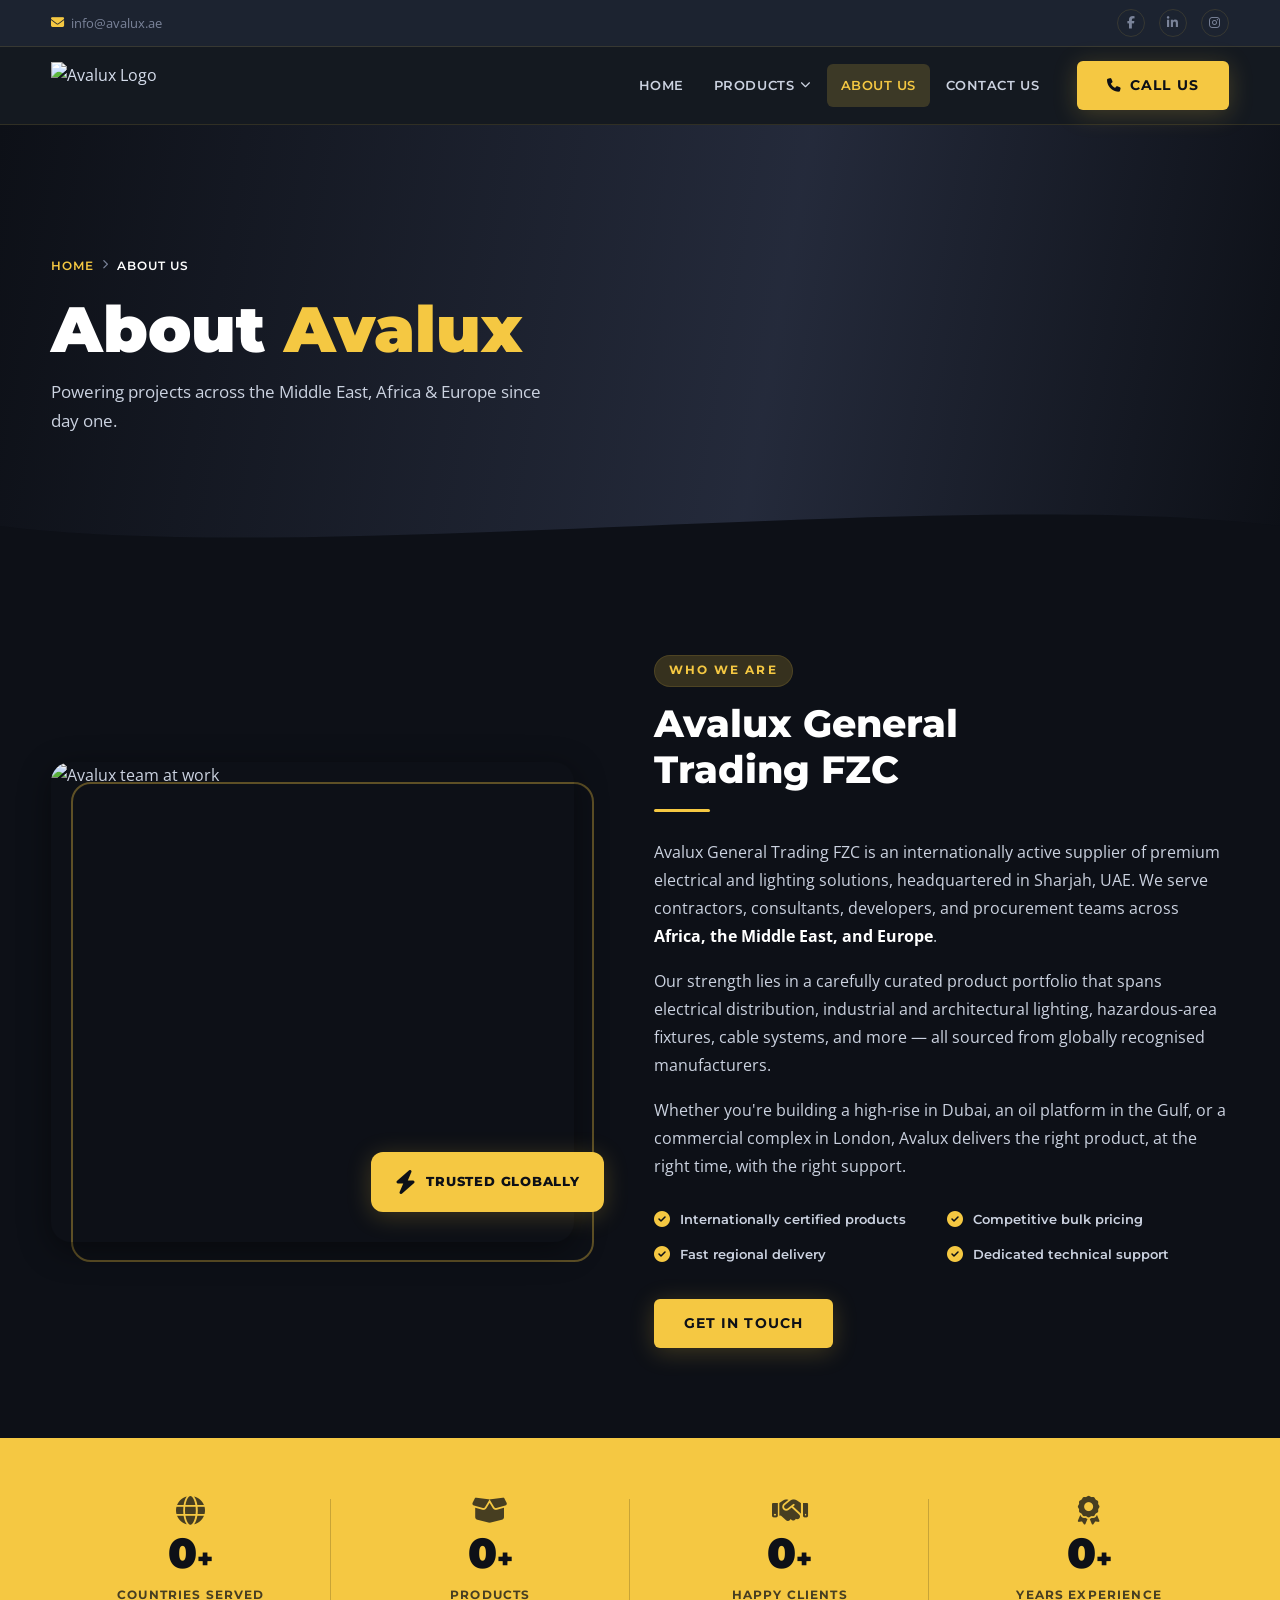
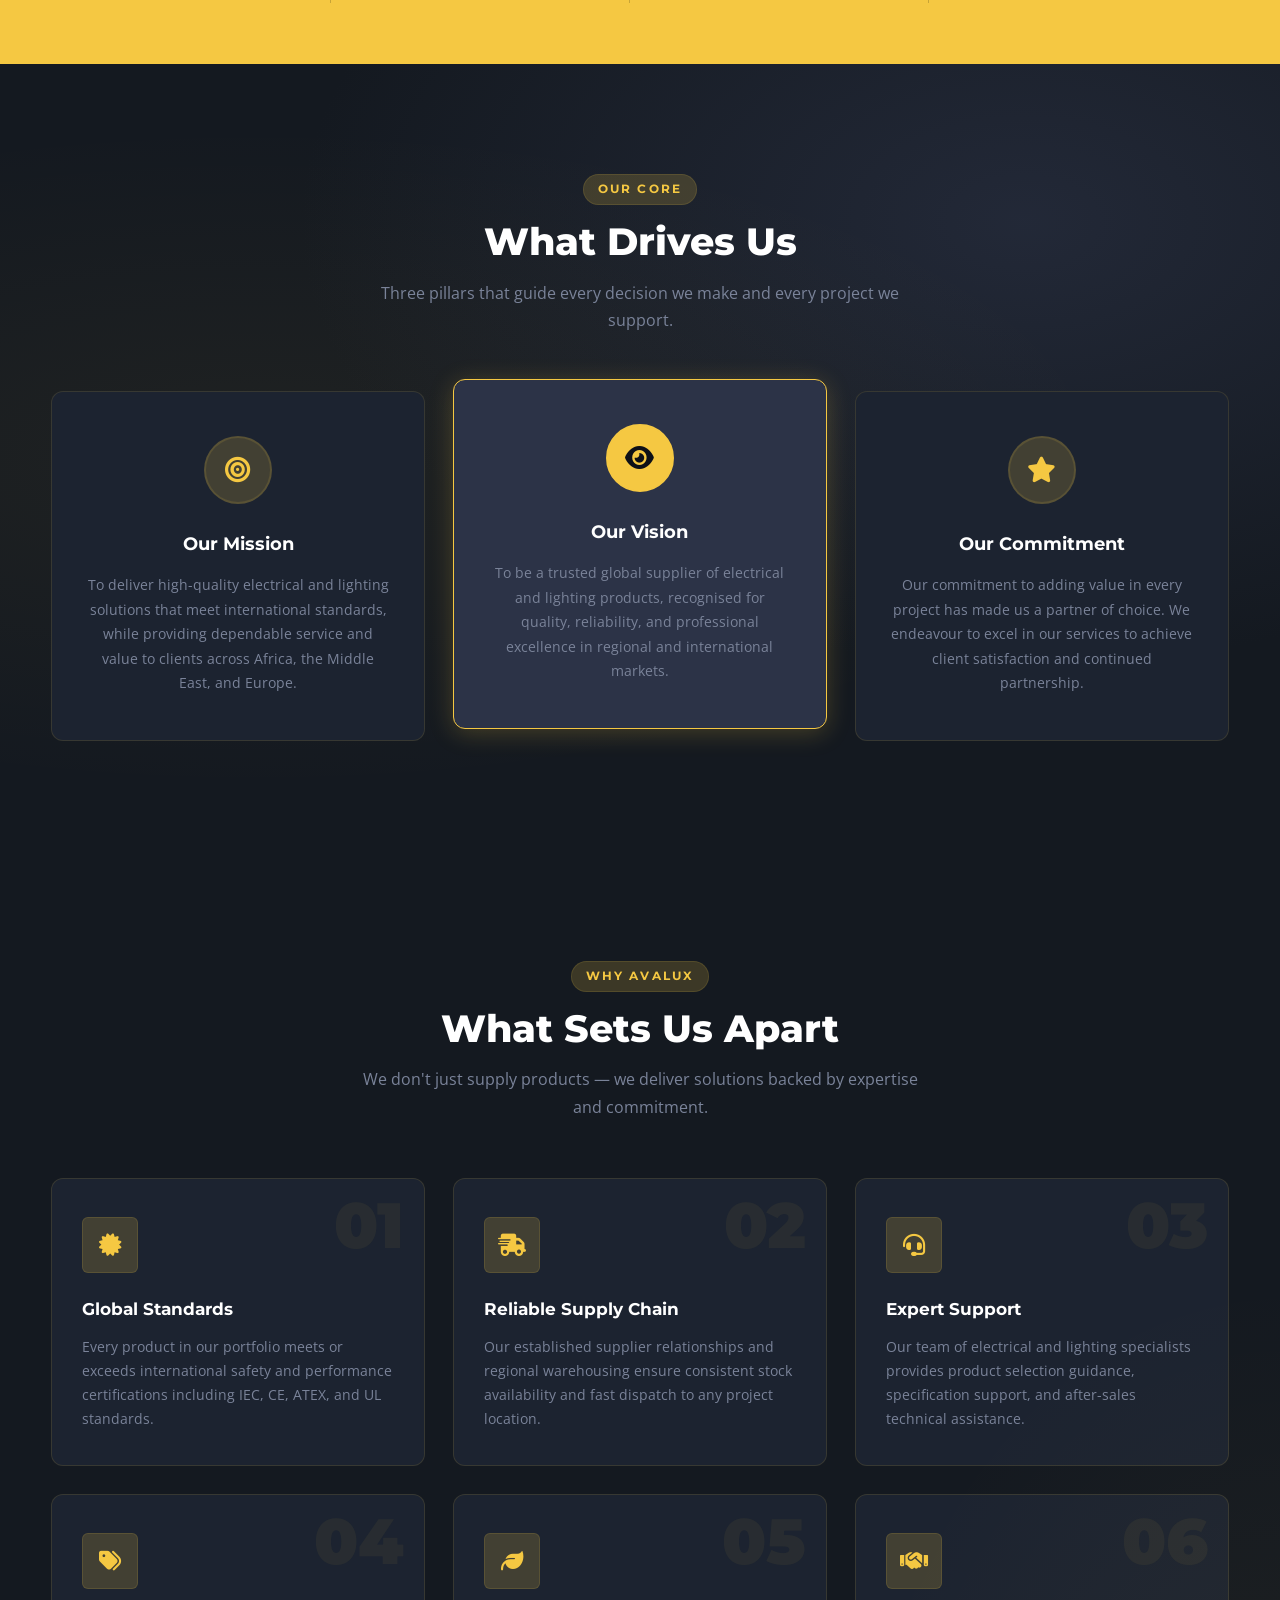
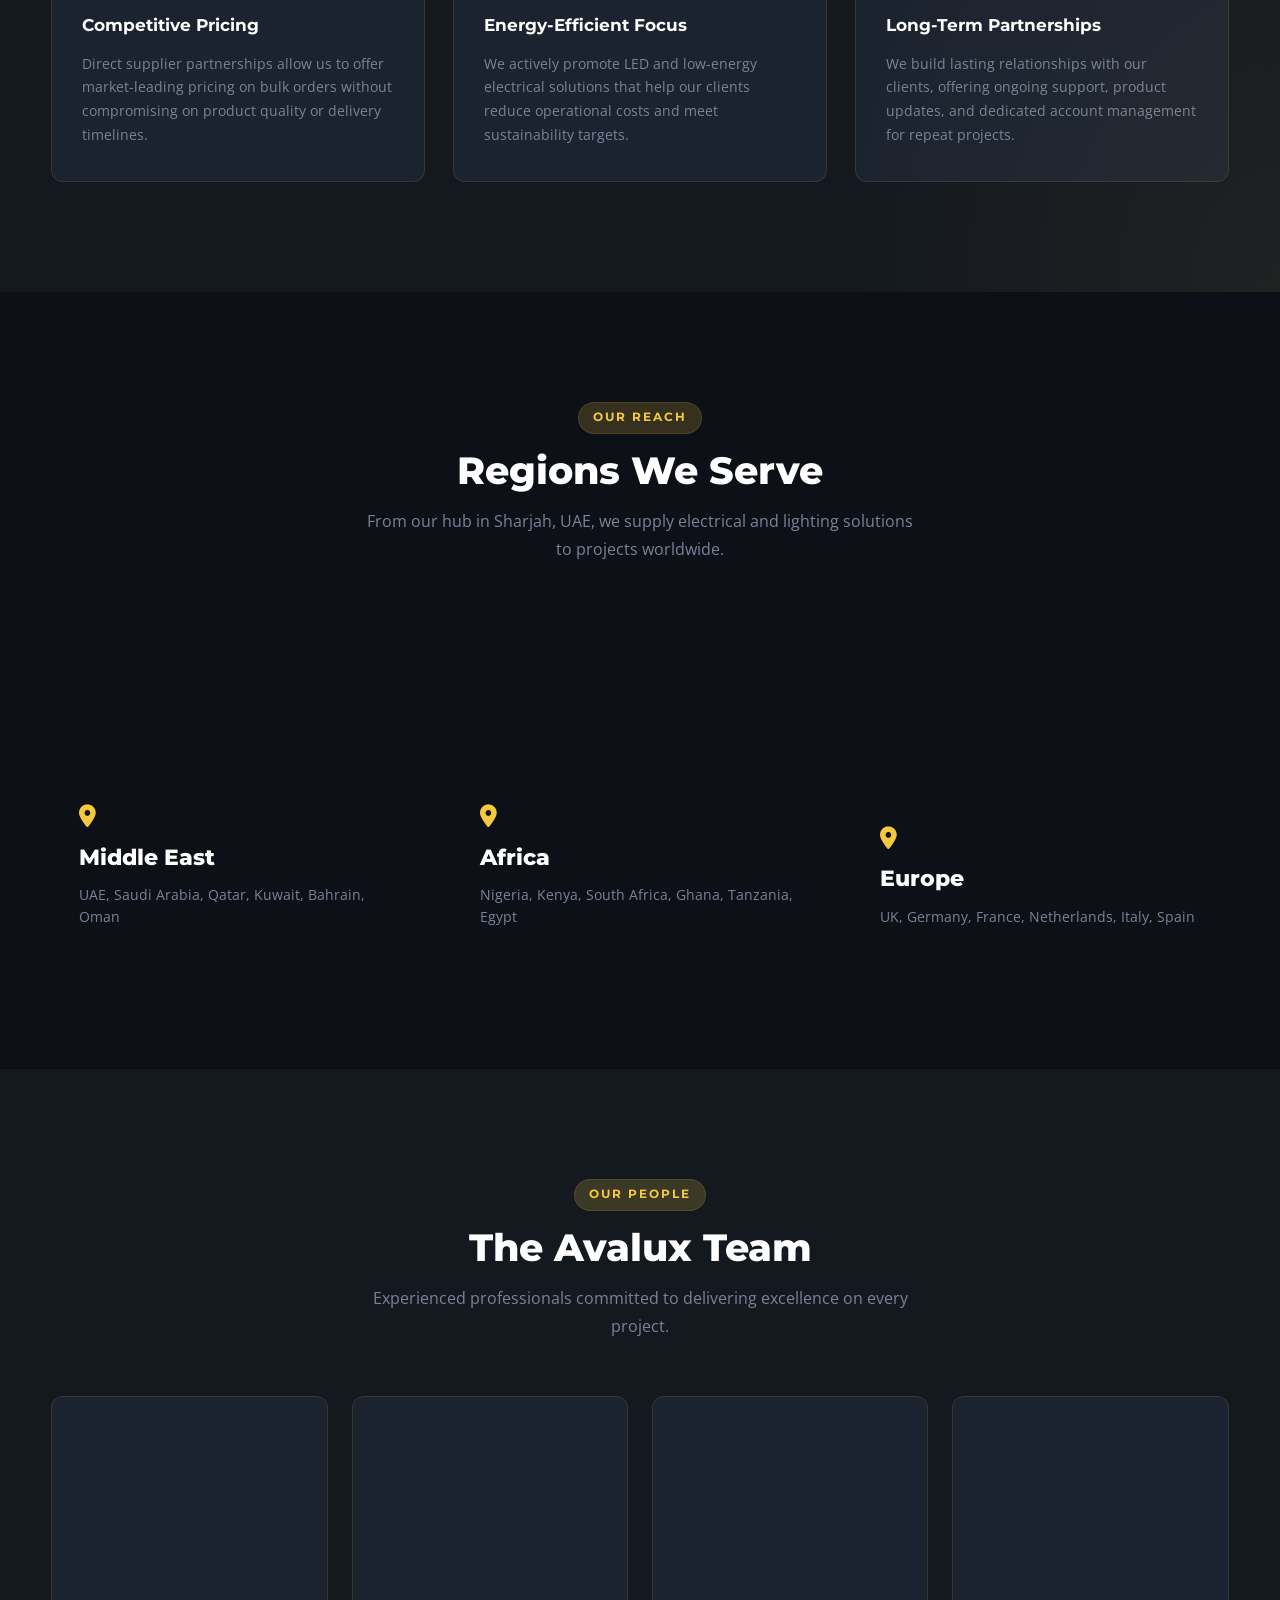
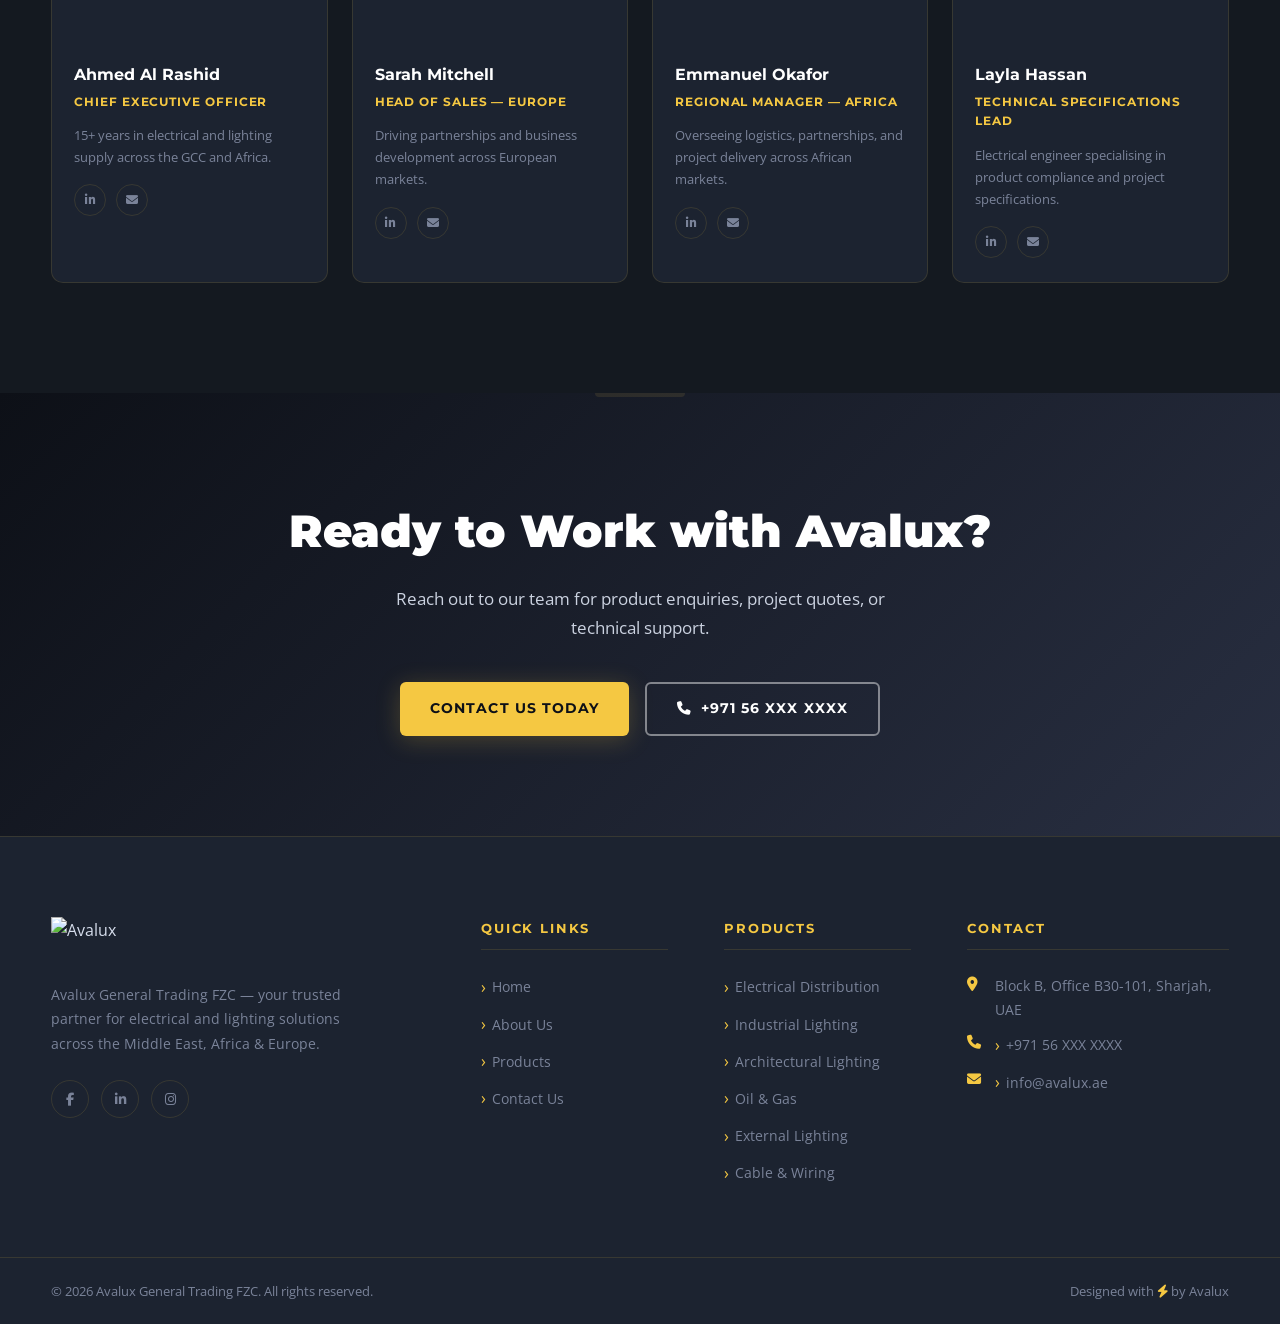
==== pages/About Us/about.html @ fa9dfcca "avalux v1" ====
<!DOCTYPE html>
<html lang="en">
<head>
  <meta charset="UTF-8" />
  <meta name="viewport" content="width=device-width, initial-scale=1.0" />
  <title>About Us | Avalux General Trading</title>
  <link rel="stylesheet" href="../Home/home.css" />
  <link rel="stylesheet" href="./about.css" />
  <link rel="preconnect" href="https://fonts.googleapis.com" />
  <link href="https://fonts.googleapis.com/css2?family=Montserrat:wght@400;500;600;700;800;900&family=Open+Sans:wght@400;500;600&display=swap" rel="stylesheet" />
  <link rel="stylesheet" href="https://cdnjs.cloudflare.com/ajax/libs/font-awesome/6.5.0/css/all.min.css" />
</head>
<body>

  <!-- ===== TOP BAR ===== -->
  <div class="topbar">
    <div class="topbar__inner container">
      <a href="mailto:info@avalux.ae" class="topbar__email">
        <i class="fa fa-envelope"></i> info@avalux.ae
      </a>
      <div class="topbar__socials">
        <a href="#" aria-label="Facebook"><i class="fab fa-facebook-f"></i></a>
        <a href="#" aria-label="LinkedIn"><i class="fab fa-linkedin-in"></i></a>
        <a href="#" aria-label="Instagram"><i class="fab fa-instagram"></i></a>
      </div>
    </div>
  </div>

  <!-- ===== HEADER ===== -->
  <header class="header" id="header">
    <div class="header__inner container">
      <a href="../Home/home.html" class="header__logo">
        <img src="logo-02.png" alt="Avalux Logo" />
      </a>
      <button class="nav__toggle" id="navToggle" aria-label="Toggle menu">
        <span></span><span></span><span></span>
      </button>
      <nav class="nav" id="mainNav">
        <ul class="nav__list">
          <li class="nav__item"><a href="../Home/home.html" class="nav__link">Home</a></li>
          <li class="nav__item nav__item--dropdown">
            <a href="../products/products.html" class="nav__link nav__link--has-arrow">Products <i class="fa fa-chevron-down"></i></a>
            <ul class="dropdown">
              <li class="dropdown__item dropdown__item--has-sub">
                <a href="#">Electrical Distribution <i class="fa fa-chevron-right"></i></a>
                <ul class="sub-dropdown">
                  <li><a href="#">MCBs & MCCBs</a></li>
                  <li><a href="#">Distribution Boards</a></li>
                  <li><a href="#">Surge Protection Devices</a></li>
                </ul>
              </li>
              <li class="dropdown__item dropdown__item--has-sub">
                <a href="#">Industrial Lighting <i class="fa fa-chevron-right"></i></a>
                <ul class="sub-dropdown">
                  <li><a href="#">High Bay Fixtures</a></li>
                  <li><a href="#">Floodlights</a></li>
                  <li><a href="#">Batten Luminaires</a></li>
                </ul>
              </li>
              <li class="dropdown__item dropdown__item--has-sub">
                <a href="#">Architectural Lighting <i class="fa fa-chevron-right"></i></a>
                <ul class="sub-dropdown">
                  <li><a href="#">Adjustable Downlights</a></li>
                  <li><a href="#">Trimless Downlights</a></li>
                  <li><a href="#">Recessed LED Panels</a></li>
                </ul>
              </li>
              <li class="dropdown__item dropdown__item--has-sub">
                <a href="#">External Lighting <i class="fa fa-chevron-right"></i></a>
                <ul class="sub-dropdown">
                  <li><a href="#">Bollards</a></li>
                  <li><a href="#">High Mast Lights</a></li>
                  <li><a href="#">Pole Lights</a></li>
                </ul>
              </li>
              <li class="dropdown__item dropdown__item--has-sub">
                <a href="#">Oil &amp; Gas <i class="fa fa-chevron-right"></i></a>
                <ul class="sub-dropdown">
                  <li><a href="#">Hazardous Area Fixtures</a></li>
                  <li><a href="#">Explosion-Proof Lights</a></li>
                </ul>
              </li>
              <li class="dropdown__item dropdown__item--has-sub">
                <a href="#">Cable &amp; Wiring <i class="fa fa-chevron-right"></i></a>
                <ul class="sub-dropdown">
                  <li><a href="#">Power Cables</a></li>
                  <li><a href="#">Control Cables</a></li>
                  <li><a href="#">Cable Trays</a></li>
                </ul>
              </li>
            </ul>
          </li>
          <li class="nav__item"><a href="./about.html" class="nav__link active">About Us</a></li>
          <li class="nav__item"><a href="../Contact/contact.html" class="nav__link">Contact Us</a></li>
        </ul>
        <a href="tel:+97156XXXXXXX" class="btn btn--gold nav__cta">
          <i class="fa fa-phone"></i> Call Us
        </a>
      </nav>
    </div>
  </header>

  <!-- ===== PAGE HERO (BANNER) ===== -->
  <section class="page-hero">
    <div class="page-hero__overlay"></div>
    <div class="page-hero__bg" style="background-image: url('https://images.unsplash.com/photo-1581094794329-c8112a89af12?w=1600&q=80');"></div>
    <div class="container page-hero__content">
      <p class="page-hero__breadcrumb">
        <a href="index.html">Home</a>
        <i class="fa fa-chevron-right"></i>
        <span>About Us</span>
      </p>
      <h1 class="page-hero__title">About <span>Avalux</span></h1>
      <p class="page-hero__sub">Powering projects across the Middle East, Africa &amp; Europe since day one.</p>
    </div>
    <!-- Decorative bottom wave -->
    <div class="page-hero__wave">
      <svg viewBox="0 0 1440 60" preserveAspectRatio="none" xmlns="http://www.w3.org/2000/svg">
        <path d="M0,40 C360,80 1080,0 1440,40 L1440,60 L0,60 Z" fill="#0d1017"/>
      </svg>
    </div>
  </section>

  <!-- ===== WHO WE ARE ===== -->
  <section class="who-we-are">
    <div class="container who-we-are__inner">

      <div class="who-we-are__image">
        <img src="https://images.unsplash.com/photo-1565193566173-7a0ee3dbe261?w=800&q=80" alt="Avalux team at work" />
        <div class="who-we-are__image-accent"></div>
        <!-- Floating badge -->
        <div class="who-we-are__badge">
          <i class="fa fa-bolt"></i>
          <span>Trusted Globally</span>
        </div>
      </div>

      <div class="who-we-are__text">
        <span class="section-tag">Who We Are</span>
        <h2 class="section-title">Avalux General<br />Trading FZC</h2>
        <div class="who-we-are__divider"></div>
        <p>
          Avalux General Trading FZC is an internationally active supplier of premium electrical and lighting solutions, headquartered in Sharjah, UAE. We serve contractors, consultants, developers, and procurement teams across <strong>Africa, the Middle East, and Europe</strong>.
        </p>
        <p>
          Our strength lies in a carefully curated product portfolio that spans electrical distribution, industrial and architectural lighting, hazardous-area fixtures, cable systems, and more — all sourced from globally recognised manufacturers.
        </p>
        <p>
          Whether you're building a high-rise in Dubai, an oil platform in the Gulf, or a commercial complex in London, Avalux delivers the right product, at the right time, with the right support.
        </p>

        <div class="who-we-are__highlights">
          <div class="highlight-item">
            <i class="fa fa-check-circle"></i>
            <span>Internationally certified products</span>
          </div>
          <div class="highlight-item">
            <i class="fa fa-check-circle"></i>
            <span>Competitive bulk pricing</span>
          </div>
          <div class="highlight-item">
            <i class="fa fa-check-circle"></i>
            <span>Fast regional delivery</span>
          </div>
          <div class="highlight-item">
            <i class="fa fa-check-circle"></i>
            <span>Dedicated technical support</span>
          </div>
        </div>

        <a href="contact.html" class="btn btn--gold">Get In Touch</a>
      </div>

    </div>
  </section>

  <!-- ===== STATS BAR ===== -->
  <section class="stats-bar">
    <div class="container stats-bar__inner">
      <div class="stat">
        <i class="fa fa-globe"></i>
        <span class="stat__number" data-target="30">0</span><span class="stat__symbol">+</span>
        <span class="stat__label">Countries Served</span>
      </div>
      <div class="stat">
        <i class="fa fa-box-open"></i>
        <span class="stat__number" data-target="500">0</span><span class="stat__symbol">+</span>
        <span class="stat__label">Products</span>
      </div>
      <div class="stat">
        <i class="fa fa-handshake"></i>
        <span class="stat__number" data-target="200">0</span><span class="stat__symbol">+</span>
        <span class="stat__label">Happy Clients</span>
      </div>
      <div class="stat">
        <i class="fa fa-award"></i>
        <span class="stat__number" data-target="15">0</span><span class="stat__symbol">+</span>
        <span class="stat__label">Years Experience</span>
      </div>
    </div>
  </section>

  <!-- ===== MISSION / VISION / COMMITMENT ===== -->
  <section class="values">
    <div class="container">
      <div class="section-header">
        <span class="section-tag">Our Core</span>
        <h2 class="section-title">What Drives Us</h2>
        <p class="section-desc">Three pillars that guide every decision we make and every project we support.</p>
      </div>
      <div class="values__grid">
        <div class="value-card">
          <div class="value-card__icon"><i class="fa fa-bullseye"></i></div>
          <h3>Our Mission</h3>
          <p>To deliver high-quality electrical and lighting solutions that meet international standards, while providing dependable service and value to clients across Africa, the Middle East, and Europe.</p>
        </div>
        <div class="value-card value-card--featured">
          <div class="value-card__icon"><i class="fa fa-eye"></i></div>
          <h3>Our Vision</h3>
          <p>To be a trusted global supplier of electrical and lighting products, recognised for quality, reliability, and professional excellence in regional and international markets.</p>
        </div>
        <div class="value-card">
          <div class="value-card__icon"><i class="fa fa-star"></i></div>
          <h3>Our Commitment</h3>
          <p>Our commitment to adding value in every project has made us a partner of choice. We endeavour to excel in our services to achieve client satisfaction and continued partnership.</p>
        </div>
      </div>
    </div>
  </section>

  <!-- ===== WHAT MAKES US DIFFERENT ===== -->
  <section class="differentiators">
    <div class="container">
      <div class="section-header">
        <span class="section-tag">Why Avalux</span>
        <h2 class="section-title">What Sets Us Apart</h2>
        <p class="section-desc">We don't just supply products — we deliver solutions backed by expertise and commitment.</p>
      </div>

      <div class="diff__grid">

        <div class="diff-card">
          <div class="diff-card__number">01</div>
          <div class="diff-card__icon"><i class="fa fa-certificate"></i></div>
          <h3>Global Standards</h3>
          <p>Every product in our portfolio meets or exceeds international safety and performance certifications including IEC, CE, ATEX, and UL standards.</p>
        </div>

        <div class="diff-card">
          <div class="diff-card__number">02</div>
          <div class="diff-card__icon"><i class="fa fa-shipping-fast"></i></div>
          <h3>Reliable Supply Chain</h3>
          <p>Our established supplier relationships and regional warehousing ensure consistent stock availability and fast dispatch to any project location.</p>
        </div>

        <div class="diff-card">
          <div class="diff-card__number">03</div>
          <div class="diff-card__icon"><i class="fa fa-headset"></i></div>
          <h3>Expert Support</h3>
          <p>Our team of electrical and lighting specialists provides product selection guidance, specification support, and after-sales technical assistance.</p>
        </div>

        <div class="diff-card">
          <div class="diff-card__number">04</div>
          <div class="diff-card__icon"><i class="fa fa-tags"></i></div>
          <h3>Competitive Pricing</h3>
          <p>Direct supplier partnerships allow us to offer market-leading pricing on bulk orders without compromising on product quality or delivery timelines.</p>
        </div>

        <div class="diff-card">
          <div class="diff-card__number">05</div>
          <div class="diff-card__icon"><i class="fa fa-leaf"></i></div>
          <h3>Energy-Efficient Focus</h3>
          <p>We actively promote LED and low-energy electrical solutions that help our clients reduce operational costs and meet sustainability targets.</p>
        </div>

        <div class="diff-card">
          <div class="diff-card__number">06</div>
          <div class="diff-card__icon"><i class="fa fa-handshake"></i></div>
          <h3>Long-Term Partnerships</h3>
          <p>We build lasting relationships with our clients, offering ongoing support, product updates, and dedicated account management for repeat projects.</p>
        </div>

      </div>
    </div>
  </section>

  <!-- ===== REGIONS WE SERVE ===== -->
  <section class="regions">
    <div class="container">
      <div class="section-header">
        <span class="section-tag">Our Reach</span>
        <h2 class="section-title">Regions We Serve</h2>
        <p class="section-desc">From our hub in Sharjah, UAE, we supply electrical and lighting solutions to projects worldwide.</p>
      </div>

      <div class="regions__grid">

        <div class="region-card" style="background-image: url('https://images.unsplash.com/photo-1512453979798-5ea266f8880c?w=600&q=80');">
          <div class="region-card__overlay"></div>
          <div class="region-card__content">
            <i class="fa fa-map-marker-alt"></i>
            <h3>Middle East</h3>
            <p>UAE, Saudi Arabia, Qatar, Kuwait, Bahrain, Oman</p>
          </div>
        </div>

        <div class="region-card" style="background-image: url('https://images.unsplash.com/photo-1547471080-7cc2caa01a7e?w=600&q=80');">
          <div class="region-card__overlay"></div>
          <div class="region-card__content">
            <i class="fa fa-map-marker-alt"></i>
            <h3>Africa</h3>
            <p>Nigeria, Kenya, South Africa, Ghana, Tanzania, Egypt</p>
          </div>
        </div>

        <div class="region-card" style="background-image: url('https://images.unsplash.com/photo-1467269204594-9661b134dd2b?w=600&q=80');">
          <div class="region-card__overlay"></div>
          <div class="region-card__content">
            <i class="fa fa-map-marker-alt"></i>
            <h3>Europe</h3>
            <p>UK, Germany, France, Netherlands, Italy, Spain</p>
          </div>
        </div>

      </div>
    </div>
  </section>

  <!-- ===== TEAM (optional section) ===== -->
  <section class="team">
    <div class="container">
      <div class="section-header">
        <span class="section-tag">Our People</span>
        <h2 class="section-title">The Avalux Team</h2>
        <p class="section-desc">Experienced professionals committed to delivering excellence on every project.</p>
      </div>

      <div class="team__grid">

        <div class="team-card">
          <div class="team-card__photo" style="background-image: url('https://images.unsplash.com/photo-1560250097-0b93528c311a?w=400&q=80');"></div>
          <div class="team-card__info">
            <h3>Ahmed Al Rashid</h3>
            <span class="team-card__role">Chief Executive Officer</span>
            <p>15+ years in electrical and lighting supply across the GCC and Africa.</p>
            <div class="team-card__socials">
              <a href="#" aria-label="LinkedIn"><i class="fab fa-linkedin-in"></i></a>
              <a href="#" aria-label="Email"><i class="fa fa-envelope"></i></a>
            </div>
          </div>
        </div>

        <div class="team-card">
          <div class="team-card__photo" style="background-image: url('https://images.unsplash.com/photo-1573497019940-1c28c88b4f3e?w=400&q=80');"></div>
          <div class="team-card__info">
            <h3>Sarah Mitchell</h3>
            <span class="team-card__role">Head of Sales — Europe</span>
            <p>Driving partnerships and business development across European markets.</p>
            <div class="team-card__socials">
              <a href="#" aria-label="LinkedIn"><i class="fab fa-linkedin-in"></i></a>
              <a href="#" aria-label="Email"><i class="fa fa-envelope"></i></a>
            </div>
          </div>
        </div>

        <div class="team-card">
          <div class="team-card__photo" style="background-image: url('https://images.unsplash.com/photo-1519085360753-af0119f7cbe7?w=400&q=80');"></div>
          <div class="team-card__info">
            <h3>Emmanuel Okafor</h3>
            <span class="team-card__role">Regional Manager — Africa</span>
            <p>Overseeing logistics, partnerships, and project delivery across African markets.</p>
            <div class="team-card__socials">
              <a href="#" aria-label="LinkedIn"><i class="fab fa-linkedin-in"></i></a>
              <a href="#" aria-label="Email"><i class="fa fa-envelope"></i></a>
            </div>
          </div>
        </div>

        <div class="team-card">
          <div class="team-card__photo" style="background-image: url('https://images.unsplash.com/photo-1580489944761-15a19d654956?w=400&q=80');"></div>
          <div class="team-card__info">
            <h3>Layla Hassan</h3>
            <span class="team-card__role">Technical Specifications Lead</span>
            <p>Electrical engineer specialising in product compliance and project specifications.</p>
            <div class="team-card__socials">
              <a href="#" aria-label="LinkedIn"><i class="fab fa-linkedin-in"></i></a>
              <a href="#" aria-label="Email"><i class="fa fa-envelope"></i></a>
            </div>
          </div>
        </div>

      </div>
    </div>
  </section>

  <!-- ===== CTA BANNER ===== -->
  <section class="cta-banner">
    <div class="cta-banner__overlay"></div>
    <div class="container cta-banner__content">
      <h2>Ready to Work with Avalux?</h2>
      <p>Reach out to our team for product enquiries, project quotes, or technical support.</p>
      <div class="cta-banner__actions">
        <a href="contact.html" class="btn btn--gold">Contact Us Today</a>
        <a href="tel:+97156XXXXXXX" class="btn btn--outline-light">
          <i class="fa fa-phone"></i> +971 56 XXX XXXX
        </a>
      </div>
    </div>
  </section>

  <!-- ===== FOOTER ===== -->
  <footer class="footer">
    <div class="footer__top container">
      <div class="footer__col footer__col--brand">
        <a href="index.html"><img src="logo-02.png" alt="Avalux" class="footer__logo" /></a>
        <p>Avalux General Trading FZC — your trusted partner for electrical and lighting solutions across the Middle East, Africa &amp; Europe.</p>
        <div class="footer__socials">
          <a href="#" aria-label="Facebook"><i class="fab fa-facebook-f"></i></a>
          <a href="#" aria-label="LinkedIn"><i class="fab fa-linkedin-in"></i></a>
          <a href="#" aria-label="Instagram"><i class="fab fa-instagram"></i></a>
        </div>
      </div>
      <div class="footer__col">
        <h4>Quick Links</h4>
        <ul>
          <li><a href="index.html">Home</a></li>
          <li><a href="about.html">About Us</a></li>
          <li><a href="#">Products</a></li>
          <li><a href="contact.html">Contact Us</a></li>
        </ul>
      </div>
      <div class="footer__col">
        <h4>Products</h4>
        <ul>
          <li><a href="#">Electrical Distribution</a></li>
          <li><a href="#">Industrial Lighting</a></li>
          <li><a href="#">Architectural Lighting</a></li>
          <li><a href="#">Oil &amp; Gas</a></li>
          <li><a href="#">External Lighting</a></li>
          <li><a href="#">Cable &amp; Wiring</a></li>
        </ul>
      </div>
      <div class="footer__col">
        <h4>Contact</h4>
        <ul class="footer__contact">
          <li><i class="fa fa-map-marker-alt"></i> Block B, Office B30-101, Sharjah, UAE</li>
          <li><i class="fa fa-phone"></i><a href="tel:+97156XXXXXXX">+971 56 XXX XXXX</a></li>
          <li><i class="fa fa-envelope"></i><a href="mailto:info@avalux.ae">info@avalux.ae</a></li>
        </ul>
      </div>
    </div>
    <div class="footer__bottom">
      <div class="container footer__bottom-inner">
        <p>&copy; 2026 Avalux General Trading FZC. All rights reserved.</p>
        <p>Designed with <i class="fa fa-bolt" style="color: var(--gold);"></i> by Avalux</p>
      </div>
    </div>
  </footer>

  <script src="main.js"></script>

</body>
</html>
---- pages/Home/home.css ----
/* ============================================================
   AVALUX — HOMEPAGE STYLESHEET
   Theme: Industrial Luxury · Dark Slate + Electric Gold
   Font: Montserrat (headings) + Open Sans (body)
   ============================================================ */

/* ── CSS Variables ───────────────────────────────────────── */
:root {
  --black:        #0d1017;
  --dark:         #141920;
  --dark-2:       #1c2330;
  --slate:        #2c3347;
  --slate-light:  #3a4460;
  --gold:         #f5c842;
  --gold-dark:    #d4a82a;
  --gold-glow:    rgba(245, 200, 66, 0.18);
  --white:        #ffffff;
  --off-white:    #f0f2f5;
  --text:         #cbd2e0;
  --text-muted:   #7a8399;
  --border:       rgba(245, 200, 66, 0.12);
  --radius-sm:    6px;
  --radius-md:    12px;
  --radius-lg:    20px;
  --shadow-sm:    0 2px 12px rgba(0,0,0,0.35);
  --shadow-md:    0 8px 32px rgba(0,0,0,0.45);
  --shadow-gold:  0 4px 24px rgba(245, 200, 66, 0.22);
  --transition:   all 0.3s cubic-bezier(0.4, 0, 0.2, 1);
  --font-head:    'Montserrat', sans-serif;
  --font-body:    'Open Sans', sans-serif;
  --container:    1260px;
  --header-h:     78px;
}

/* ── Reset & Base ────────────────────────────────────────── */
*, *::before, *::after { box-sizing: border-box; margin: 0; padding: 0; }

html { scroll-behavior: smooth; font-size: 16px; }

body {
  font-family: var(--font-body);
  background: var(--black);
  color: var(--text);
  line-height: 1.7;
  overflow-x: hidden;
}

img { max-width: 100%; display: block; }
a  { color: inherit; text-decoration: none; }
ul { list-style: none; }
button { cursor: pointer; border: none; background: none; font-family: inherit; }

/* ── Container ───────────────────────────────────────────── */
.container {
  width: 92%;
  max-width: var(--container);
  margin-inline: auto;
}

/* ── Buttons ─────────────────────────────────────────────── */
.btn {
  display: inline-flex;
  align-items: center;
  gap: 8px;
  padding: 13px 30px;
  border-radius: var(--radius-sm);
  font-family: var(--font-head);
  font-size: 0.85rem;
  font-weight: 700;
  letter-spacing: 0.08em;
  text-transform: uppercase;
  transition: var(--transition);
  white-space: nowrap;
}

.btn--gold {
  background: var(--gold);
  color: var(--black);
  box-shadow: var(--shadow-gold);
}
.btn--gold:hover {
  background: var(--gold-dark);
  transform: translateY(-2px);
  box-shadow: 0 8px 32px rgba(245, 200, 66, 0.38);
}

.btn--outline {
  background: transparent;
  color: var(--white);
  border: 2px solid rgba(255,255,255,0.35);
}
.btn--outline:hover {
  border-color: var(--gold);
  color: var(--gold);
  transform: translateY(-2px);
}

.btn--outline-light {
  background: transparent;
  color: var(--white);
  border: 2px solid rgba(255,255,255,0.45);
}
.btn--outline-light:hover {
  border-color: var(--gold);
  color: var(--gold);
  transform: translateY(-2px);
}

/* ── Section Helpers ─────────────────────────────────────── */
.section-tag {
  display: inline-block;
  font-family: var(--font-head);
  font-size: 0.72rem;
  font-weight: 700;
  letter-spacing: 0.18em;
  text-transform: uppercase;
  color: var(--gold);
  background: var(--gold-glow);
  border: 1px solid var(--border);
  padding: 5px 14px;
  border-radius: 40px;
  margin-bottom: 14px;
}

.section-title {
  font-family: var(--font-head);
  font-size: clamp(1.6rem, 3vw, 2.4rem);
  font-weight: 800;
  color: var(--white);
  line-height: 1.2;
  margin-bottom: 14px;
}

.section-title span { color: var(--gold); }

.section-desc {
  font-size: 1.02rem;
  color: var(--text-muted);
  max-width: 560px;
}

.section-header {
  text-align: center;
  margin-bottom: 56px;
}
.section-header .section-desc { margin-inline: auto; }

/* ============================================================
   TOP BAR
   ============================================================ */
.topbar {
  background: var(--dark-2);
  border-bottom: 1px solid var(--border);
  padding: 9px 0;
}

.topbar__inner {
  display: flex;
  align-items: center;
  justify-content: space-between;
  flex-wrap: wrap;
  gap: 8px;
}

.topbar__email {
  font-size: 0.82rem;
  color: var(--text-muted);
  transition: var(--transition);
  display: flex;
  align-items: center;
  gap: 7px;
}
.topbar__email i { color: var(--gold); }
.topbar__email:hover { color: var(--gold); }

.topbar__socials {
  display: flex;
  gap: 14px;
}
.topbar__socials a {
  font-size: 0.78rem;
  color: var(--text-muted);
  width: 28px;
  height: 28px;
  border-radius: 50%;
  border: 1px solid var(--border);
  display: flex;
  align-items: center;
  justify-content: center;
  transition: var(--transition);
}
.topbar__socials a:hover {
  background: var(--gold);
  color: var(--black);
  border-color: var(--gold);
}

/* ============================================================
   HEADER
   ============================================================ */
.header {
  position: sticky;
  top: 0;
  z-index: 1000;
  background: var(--dark);
  border-bottom: 1px solid var(--border);
  height: var(--header-h);
  transition: var(--transition);
}

.header.scrolled {
  background: rgba(20, 25, 32, 0.97);
  backdrop-filter: blur(14px);
  box-shadow: var(--shadow-md);
  border-bottom-color: rgba(245, 200, 66, 0.18);
}

.header__inner {
  height: 100%;
  display: flex;
  align-items: center;
  justify-content: space-between;
  gap: 24px;
}

.header__logo img {
  height: 48px;
  width: auto;
  object-fit: contain;
  filter: brightness(1.05);
}

/* ── Nav ─────────────────────────────────────────────────── */
.nav {
  display: flex;
  align-items: center;
  gap: 6px;
}

.nav__list {
  display: flex;
  align-items: center;
  gap: 2px;
}

.nav__item { position: relative; }

.nav__link {
  display: flex;
  align-items: center;
  gap: 6px;
  padding: 10px 14px;
  font-family: var(--font-head);
  font-size: 0.82rem;
  font-weight: 600;
  letter-spacing: 0.04em;
  text-transform: uppercase;
  color: var(--text);
  border-radius: var(--radius-sm);
  transition: var(--transition);
  white-space: nowrap;
}
.nav__link:hover,
.nav__link.active {
  color: var(--gold);
  background: var(--gold-glow);
}
.nav__link--has-arrow i {
  font-size: 0.65rem;
  transition: transform 0.25s;
}
.nav__item:hover .nav__link--has-arrow i { transform: rotate(180deg); }

.nav__cta { margin-left: 18px; }

/* ── Dropdown ────────────────────────────────────────────── */
.dropdown {
  position: absolute;
  top: calc(100% + 10px);
  left: 0;
  min-width: 230px;
  background: var(--dark-2);
  border: 1px solid var(--border);
  border-radius: var(--radius-md);
  box-shadow: var(--shadow-md);
  opacity: 0;
  visibility: hidden;
  transform: translateY(12px);
  transition: var(--transition);
  z-index: 200;
  padding: 8px 0;
}

.nav__item:hover .dropdown,
.nav__item:focus-within .dropdown {
  opacity: 1;
  visibility: visible;
  transform: translateY(0);
}

.dropdown__item > a {
  display: flex;
  align-items: center;
  justify-content: space-between;
  padding: 10px 20px;
  font-size: 0.85rem;
  font-family: var(--font-head);
  font-weight: 500;
  color: var(--text);
  transition: var(--transition);
}
.dropdown__item > a:hover,
.dropdown__item:hover > a {
  color: var(--gold);
  background: var(--gold-glow);
}
.dropdown__item i { font-size: 0.65rem; }

/* Sub-dropdown */
.sub-dropdown {
  position: absolute;
  top: -8px;
  left: 100%;
  min-width: 220px;
  background: var(--dark-2);
  border: 1px solid var(--border);
  border-radius: var(--radius-md);
  box-shadow: var(--shadow-md);
  opacity: 0;
  visibility: hidden;
  transform: translateX(10px);
  transition: var(--transition);
  padding: 8px 0;
  z-index: 300;
}

.dropdown__item--has-sub:hover .sub-dropdown {
  opacity: 1;
  visibility: visible;
  transform: translateX(0);
}

.sub-dropdown li a {
  display: block;
  padding: 9px 20px;
  font-size: 0.83rem;
  color: var(--text-muted);
  transition: var(--transition);
}
.sub-dropdown li a:hover {
  color: var(--gold);
  padding-left: 26px;
  background: var(--gold-glow);
}

/* ── Mobile Hamburger ────────────────────────────────────── */
.nav__toggle {
  display: none;
  flex-direction: column;
  gap: 5px;
  padding: 6px;
}
.nav__toggle span {
  display: block;
  width: 24px;
  height: 2px;
  background: var(--white);
  border-radius: 2px;
  transition: var(--transition);
}
.nav__toggle.open span:nth-child(1) { transform: translateY(7px) rotate(45deg); }
.nav__toggle.open span:nth-child(2) { opacity: 0; }
.nav__toggle.open span:nth-child(3) { transform: translateY(-7px) rotate(-45deg); }

/* ============================================================
   HERO SLIDER
   ============================================================ */
.hero {
  position: relative;
  height: calc(100vh - var(--header-h));
  min-height: 560px;
  overflow: hidden;
}

.hero__slides { position: relative; width: 100%; height: 100%; }

.hero__slide {
  position: absolute;
  inset: 0;
  background-size: cover;
  background-position: center;
  opacity: 0;
  transition: opacity 0.9s ease;
}
.hero__slide--active { opacity: 1; }

.hero__overlay {
  position: absolute;
  inset: 0;
  background: linear-gradient(
    105deg,
    rgba(13, 16, 23, 0.88) 0%,
    rgba(13, 16, 23, 0.55) 55%,
    rgba(13, 16, 23, 0.3) 100%
  );
}

.hero__content {
  position: relative;
  z-index: 2;
  height: 100%;
  display: flex;
  flex-direction: column;
  justify-content: center;
  padding-block: 60px;
  max-width: 700px;
}

.hero__sub {
  font-family: var(--font-head);
  font-size: 0.8rem;
  font-weight: 700;
  letter-spacing: 0.22em;
  text-transform: uppercase;
  color: var(--gold);
  margin-bottom: 18px;
  opacity: 0;
  transform: translateY(20px);
  animation: fadeUp 0.7s 0.2s forwards;
}

.hero__title {
  font-family: var(--font-head);
  font-size: clamp(2.4rem, 5.5vw, 4.2rem);
  font-weight: 900;
  line-height: 1.1;
  color: var(--white);
  margin-bottom: 22px;
  opacity: 0;
  transform: translateY(20px);
  animation: fadeUp 0.7s 0.4s forwards;
}
.hero__title span { color: var(--gold); }

.hero__body {
  font-size: 1.06rem;
  color: var(--text);
  max-width: 540px;
  margin-bottom: 38px;
  opacity: 0;
  transform: translateY(20px);
  animation: fadeUp 0.7s 0.6s forwards;
}

.hero__actions {
  display: flex;
  gap: 14px;
  flex-wrap: wrap;
  opacity: 0;
  transform: translateY(20px);
  animation: fadeUp 0.7s 0.8s forwards;
}

/* ── Hero Arrows ─────────────────────────────────────────── */
.hero__arrow {
  position: absolute;
  top: 50%;
  transform: translateY(-50%);
  z-index: 10;
  width: 50px;
  height: 50px;
  border-radius: 50%;
  background: rgba(245, 200, 66, 0.12);
  border: 2px solid var(--gold);
  color: var(--gold);
  font-size: 1rem;
  display: flex;
  align-items: center;
  justify-content: center;
  transition: var(--transition);
}
.hero__arrow:hover {
  background: var(--gold);
  color: var(--black);
}
.hero__arrow--prev { left: 28px; }
.hero__arrow--next { right: 28px; }

/* ── Hero Dots ───────────────────────────────────────────── */
.hero__dots {
  position: absolute;
  bottom: 32px;
  left: 50%;
  transform: translateX(-50%);
  display: flex;
  gap: 10px;
  z-index: 10;
}
.hero__dot {
  width: 10px;
  height: 10px;
  border-radius: 50%;
  background: rgba(255,255,255,0.25);
  border: none;
  transition: var(--transition);
}
.hero__dot--active {
  background: var(--gold);
  transform: scale(1.3);
}

/* ============================================================
   ABOUT STRIP
   ============================================================ */
.about-strip {
  padding: 110px 0;
  background: var(--dark);
  position: relative;
  overflow: hidden;
}

/* Decorative diagonal line */
.about-strip::before {
  content: '';
  position: absolute;
  top: 0; right: 0;
  width: 50%;
  height: 100%;
  background: linear-gradient(135deg, transparent 49.9%, var(--dark-2) 50%);
  pointer-events: none;
}

.about-strip__inner {
  display: grid;
  grid-template-columns: 1fr 1fr;
  gap: 80px;
  align-items: center;
  position: relative;
  z-index: 1;
}

.about-strip__text .section-tag { margin-bottom: 10px; }

.about-strip__text p {
  color: var(--text);
  margin-bottom: 18px;
  font-size: 0.98rem;
}

.about-strip__text p strong { color: var(--white); }

.about-strip__text .btn { margin-top: 10px; }

.about-strip__image {
  position: relative;
}

.about-strip__image img {
  width: 100%;
  height: 420px;
  object-fit: cover;
  border-radius: var(--radius-lg);
  box-shadow: var(--shadow-md);
  /* Gold corner accent */
  outline: 3px solid var(--gold);
  outline-offset: 10px;
}

.about-strip__badge {
  position: absolute;
  bottom: -20px;
  left: -20px;
  background: var(--gold);
  color: var(--black);
  border-radius: var(--radius-md);
  padding: 20px 28px;
  text-align: center;
  box-shadow: var(--shadow-gold);
}
.badge__number {
  display: block;
  font-family: var(--font-head);
  font-size: 2.4rem;
  font-weight: 900;
  line-height: 1;
}
.badge__label {
  display: block;
  font-family: var(--font-head);
  font-size: 0.7rem;
  font-weight: 700;
  letter-spacing: 0.1em;
  text-transform: uppercase;
  margin-top: 4px;
}

/* ============================================================
   STATS BAR
   ============================================================ */
.stats-bar {
  background: var(--gold);
  padding: 48px 0;
}

.stats-bar__inner {
  display: grid;
  grid-template-columns: repeat(4, 1fr);
  gap: 20px;
}

.stat {
  text-align: center;
  color: var(--black);
  padding: 10px 0;
  position: relative;
}
.stat:not(:last-child)::after {
  content: '';
  position: absolute;
  right: 0; top: 10%; bottom: 10%;
  width: 1px;
  background: rgba(0,0,0,0.18);
}

.stat i {
  font-size: 1.8rem;
  margin-bottom: 8px;
  display: block;
  opacity: 0.75;
}
.stat__number {
  font-family: var(--font-head);
  font-size: 2.6rem;
  font-weight: 900;
  line-height: 1;
}
.stat__symbol {
  font-family: var(--font-head);
  font-size: 1.6rem;
  font-weight: 900;
}
.stat__label {
  display: block;
  font-family: var(--font-head);
  font-size: 0.72rem;
  font-weight: 700;
  letter-spacing: 0.1em;
  text-transform: uppercase;
  margin-top: 6px;
  opacity: 0.75;
}

/* ============================================================
   PRODUCTS
   ============================================================ */
.products {
  padding: 110px 0;
  background: var(--black);
}

.products__grid {
  display: grid;
  grid-template-columns: repeat(3, 1fr);
  gap: 28px;
}

.product-card {
  background: var(--dark);
  border: 1px solid var(--border);
  border-radius: var(--radius-md);
  overflow: hidden;
  transition: var(--transition);
}
.product-card:hover {
  border-color: var(--gold);
  transform: translateY(-6px);
  box-shadow: var(--shadow-gold);
}

.product-card__img {
  height: 220px;
  background-size: cover;
  background-position: center;
  transition: transform 0.5s ease;
}
.product-card:hover .product-card__img { transform: scale(1.04); }

.product-card__body {
  padding: 28px;
}
.product-card__body h3 {
  font-family: var(--font-head);
  font-size: 1.1rem;
  font-weight: 700;
  color: var(--white);
  margin-bottom: 10px;
}
.product-card__body p {
  font-size: 0.88rem;
  color: var(--text-muted);
  margin-bottom: 20px;
  line-height: 1.65;
}
.product-card__link {
  display: inline-flex;
  align-items: center;
  gap: 8px;
  font-family: var(--font-head);
  font-size: 0.8rem;
  font-weight: 700;
  letter-spacing: 0.06em;
  text-transform: uppercase;
  color: var(--gold);
  transition: var(--transition);
}
.product-card__link i { transition: transform 0.25s; }
.product-card__link:hover i { transform: translateX(5px); }

/* ============================================================
   VALUES
   ============================================================ */
.values {
  padding: 110px 0;
  background: var(--dark);
  /* Subtle noise texture via SVG data URI */
  background-image:
    radial-gradient(ellipse at 20% 50%, rgba(245,200,66,0.05) 0%, transparent 60%),
    radial-gradient(ellipse at 80% 20%, rgba(44,51,71,0.6) 0%, transparent 50%);
}

.values__grid {
  display: grid;
  grid-template-columns: repeat(3, 1fr);
  gap: 28px;
  align-items: start;
}

.value-card {
  background: var(--dark-2);
  border: 1px solid var(--border);
  border-radius: var(--radius-md);
  padding: 44px 34px;
  text-align: center;
  transition: var(--transition);
}
.value-card:hover {
  border-color: var(--gold);
  box-shadow: var(--shadow-gold);
  transform: translateY(-4px);
}
.value-card--featured {
  background: var(--slate);
  border-color: var(--gold);
  transform: translateY(-12px);
  box-shadow: var(--shadow-gold);
}
.value-card--featured:hover { transform: translateY(-16px); }

.value-card__icon {
  width: 68px;
  height: 68px;
  border-radius: 50%;
  background: var(--gold-glow);
  border: 2px solid var(--border);
  display: flex;
  align-items: center;
  justify-content: center;
  margin: 0 auto 24px;
  font-size: 1.6rem;
  color: var(--gold);
  transition: var(--transition);
}
.value-card:hover .value-card__icon,
.value-card--featured .value-card__icon {
  background: var(--gold);
  color: var(--black);
  border-color: var(--gold);
}

.value-card h3 {
  font-family: var(--font-head);
  font-size: 1.15rem;
  font-weight: 700;
  color: var(--white);
  margin-bottom: 14px;
}
.value-card p {
  font-size: 0.9rem;
  color: var(--text-muted);
  line-height: 1.7;
}

/* ============================================================
   TESTIMONIALS
   ============================================================ */
.testimonials {
  padding: 110px 0;
  background: var(--black);
  position: relative;
}

/* Large decorative quote */
.testimonials::before {
  content: '\201C';
  position: absolute;
  top: 40px; left: 5%;
  font-size: 18rem;
  font-family: Georgia, serif;
  color: rgba(245,200,66,0.04);
  line-height: 1;
  pointer-events: none;
}

.testimonials__grid {
  display: grid;
  grid-template-columns: repeat(3, 1fr);
  gap: 28px;
}

.testimonial-card {
  background: var(--dark);
  border: 1px solid var(--border);
  border-radius: var(--radius-md);
  padding: 38px 32px;
  transition: var(--transition);
  position: relative;
}
.testimonial-card::before {
  content: '';
  position: absolute;
  top: 0; left: 32px;
  width: 40px;
  height: 3px;
  background: var(--gold);
  border-radius: 0 0 3px 3px;
}
.testimonial-card:hover {
  border-color: var(--gold);
  transform: translateY(-4px);
  box-shadow: var(--shadow-gold);
}

.testimonial-card__stars {
  color: var(--gold);
  font-size: 1.1rem;
  letter-spacing: 2px;
  margin-bottom: 18px;
}

.testimonial-card p {
  font-size: 0.93rem;
  color: var(--text);
  font-style: italic;
  line-height: 1.75;
  margin-bottom: 28px;
}

.testimonial-card__author {
  display: flex;
  align-items: center;
  gap: 14px;
}

.testimonial-card__avatar {
  width: 46px;
  height: 46px;
  border-radius: 50%;
  background: var(--gold);
  color: var(--black);
  font-family: var(--font-head);
  font-weight: 800;
  font-size: 1.1rem;
  display: flex;
  align-items: center;
  justify-content: center;
  flex-shrink: 0;
}

.testimonial-card__author strong {
  display: block;
  font-family: var(--font-head);
  font-size: 0.9rem;
  font-weight: 700;
  color: var(--white);
}
.testimonial-card__author span {
  font-size: 0.78rem;
  color: var(--text-muted);
}

/* ============================================================
   BRANDS
   ============================================================ */
.brands {
  padding: 90px 0;
  background: var(--dark);
  overflow: hidden;
}

.brands__track-wrapper {
  overflow: hidden;
  mask-image: linear-gradient(
    to right,
    transparent, rgba(0,0,0,0.9) 10%,
    rgba(0,0,0,0.9) 90%, transparent
  );
  -webkit-mask-image: linear-gradient(
    to right,
    transparent, rgba(0,0,0,0.9) 10%,
    rgba(0,0,0,0.9) 90%, transparent
  );
}

.brands__track {
  display: flex;
  gap: 28px;
  width: max-content;
  animation: marquee 28s linear infinite;
}

.brand-logo {
  flex-shrink: 0;
  min-width: 180px;
  height: 70px;
  background: var(--dark-2);
  border: 1px solid var(--border);
  border-radius: var(--radius-sm);
  display: flex;
  align-items: center;
  justify-content: center;
  font-family: var(--font-head);
  font-size: 0.8rem;
  font-weight: 700;
  letter-spacing: 0.06em;
  color: var(--text-muted);
  text-transform: uppercase;
  transition: var(--transition);
}
.brand-logo:hover {
  border-color: var(--gold);
  color: var(--gold);
  background: var(--gold-glow);
}

/* ============================================================
   CTA BANNER
   ============================================================ */
.cta-banner {
  position: relative;
  padding: 100px 0;
  background-image: url('https://images.unsplash.com/photo-1581094794329-c8112a89af12?w=1600&q=80');
  background-size: cover;
  background-position: center;
  background-attachment: fixed;
  overflow: hidden;
}

.cta-banner__overlay {
  position: absolute;
  inset: 0;
  background: linear-gradient(135deg,
    rgba(13, 16, 23, 0.92) 0%,
    rgba(44, 51, 71, 0.88) 100%
  );
}

.cta-banner__content {
  position: relative;
  z-index: 1;
  text-align: center;
}

.cta-banner__content h2 {
  font-family: var(--font-head);
  font-size: clamp(1.8rem, 3.5vw, 2.8rem);
  font-weight: 900;
  color: var(--white);
  margin-bottom: 16px;
}

.cta-banner__content p {
  font-size: 1.05rem;
  color: var(--text);
  margin-bottom: 40px;
  max-width: 520px;
  margin-inline: auto;
}

.cta-banner__actions {
  display: flex;
  justify-content: center;
  gap: 16px;
  flex-wrap: wrap;
}

/* Gold accent bar above section */
.cta-banner::before {
  content: '';
  position: absolute;
  top: 0; left: 50%;
  transform: translateX(-50%);
  width: 90px;
  height: 4px;
  background: var(--gold);
  border-radius: 0 0 4px 4px;
}

/* ============================================================
   FOOTER
   ============================================================ */
.footer {
  background: var(--dark-2);
  border-top: 1px solid var(--border);
}

.footer__top {
  display: grid;
  grid-template-columns: 2fr 1fr 1fr 1.4fr;
  gap: 56px;
  padding: 80px 0 60px;
}

.footer__logo {
  height: 46px;
  width: auto;
  margin-bottom: 20px;
  filter: brightness(1.05);
}

.footer__col--brand p {
  font-size: 0.88rem;
  color: var(--text-muted);
  line-height: 1.75;
  margin-bottom: 24px;
  max-width: 300px;
}

.footer__socials {
  display: flex;
  gap: 12px;
}
.footer__socials a {
  width: 38px;
  height: 38px;
  border-radius: 50%;
  border: 1px solid var(--border);
  display: flex;
  align-items: center;
  justify-content: center;
  color: var(--text-muted);
  font-size: 0.82rem;
  transition: var(--transition);
}
.footer__socials a:hover {
  background: var(--gold);
  color: var(--black);
  border-color: var(--gold);
}

.footer__col h4 {
  font-family: var(--font-head);
  font-size: 0.82rem;
  font-weight: 700;
  letter-spacing: 0.14em;
  text-transform: uppercase;
  color: var(--gold);
  margin-bottom: 24px;
  padding-bottom: 10px;
  border-bottom: 1px solid var(--border);
}

.footer__col ul li {
  margin-bottom: 10px;
}
.footer__col ul li a {
  font-size: 0.88rem;
  color: var(--text-muted);
  transition: var(--transition);
  display: inline-flex;
  align-items: center;
  gap: 6px;
}
.footer__col ul li a::before {
  content: '›';
  color: var(--gold);
  font-size: 1rem;
}
.footer__col ul li a:hover {
  color: var(--gold);
  padding-left: 4px;
}

.footer__contact li {
  display: flex;
  gap: 12px;
  font-size: 0.88rem;
  color: var(--text-muted);
  margin-bottom: 14px;
  align-items: flex-start;
}
.footer__contact li i {
  color: var(--gold);
  margin-top: 3px;
  flex-shrink: 0;
  width: 16px;
}
.footer__contact li a { color: var(--text-muted); transition: var(--transition); }
.footer__contact li a:hover { color: var(--gold); }

.footer__bottom {
  border-top: 1px solid var(--border);
  padding: 22px 0;
}
.footer__bottom-inner {
  display: flex;
  align-items: center;
  justify-content: space-between;
  flex-wrap: wrap;
  gap: 10px;
}
.footer__bottom p {
  font-size: 0.82rem;
  color: var(--text-muted);
}

/* ============================================================
   ANIMATIONS
   ============================================================ */
@keyframes fadeUp {
  to { opacity: 1; transform: translateY(0); }
}

@keyframes marquee {
  from { transform: translateX(0); }
  to   { transform: translateX(-50%); }
}

/* Intersection Observer fade-in */
.reveal {
  opacity: 0;
  transform: translateY(32px);
  transition: opacity 0.7s ease, transform 0.7s ease;
}
.reveal.visible {
  opacity: 1;
  transform: translateY(0);
}
.reveal-delay-1 { transition-delay: 0.1s; }
.reveal-delay-2 { transition-delay: 0.2s; }
.reveal-delay-3 { transition-delay: 0.3s; }
.reveal-delay-4 { transition-delay: 0.4s; }

/* ============================================================
   RESPONSIVE
   ============================================================ */

/* Tablet — 1024px */
@media (max-width: 1024px) {
  .about-strip__inner      { grid-template-columns: 1fr; gap: 48px; }
  .about-strip::before     { display: none; }
  .products__grid          { grid-template-columns: repeat(2, 1fr); }
  .values__grid            { grid-template-columns: 1fr; gap: 20px; }
  .value-card--featured    { transform: none; }
  .testimonials__grid      { grid-template-columns: 1fr 1fr; gap: 22px; }
  .footer__top             { grid-template-columns: 1fr 1fr; gap: 40px; }
  .stats-bar__inner        { grid-template-columns: repeat(2, 1fr); gap: 0; }
  .stat:nth-child(2)::after { display: none; }
}

/* Mobile — 768px */
@media (max-width: 768px) {
  :root { --header-h: 66px; }

  /* Nav collapse */
  .nav__toggle { display: flex; }

  .nav {
    position: fixed;
    top: var(--header-h);
    left: 0; right: 0;
    background: var(--dark-2);
    border-top: 1px solid var(--border);
    border-bottom: 1px solid var(--border);
    flex-direction: column;
    align-items: stretch;
    padding: 20px 0 28px;
    transform: translateY(-110%);
    opacity: 0;
    visibility: hidden;
    transition: var(--transition);
    z-index: 999;
    max-height: calc(100vh - var(--header-h));
    overflow-y: auto;
    gap: 0;
  }
  .nav.open {
    transform: translateY(0);
    opacity: 1;
    visibility: visible;
  }

  .nav__list { flex-direction: column; gap: 0; }
  .nav__link { padding: 14px 24px; font-size: 0.9rem; border-radius: 0; }

  .dropdown, .sub-dropdown {
    position: static;
    opacity: 1;
    visibility: visible;
    transform: none;
    box-shadow: none;
    border: none;
    background: rgba(255,255,255,0.03);
    border-radius: 0;
    padding: 0;
    display: none;
  }
  .nav__item--dropdown.open .dropdown   { display: block; }
  .dropdown__item--has-sub.open .sub-dropdown { display: block; }

  .dropdown__item > a,
  .sub-dropdown li a {
    padding: 11px 36px;
    font-size: 0.82rem;
  }

  .nav__cta {
    margin: 16px 24px 0;
    justify-content: center;
  }

  /* Hero */
  .hero { height: 88vh; min-height: 480px; }
  .hero__content { max-width: 100%; }
  .hero__arrow { display: none; }

  /* Sections */
  .products__grid      { grid-template-columns: 1fr; }
  .values__grid        { grid-template-columns: 1fr; }
  .testimonials__grid  { grid-template-columns: 1fr; }
  .stats-bar__inner    { grid-template-columns: repeat(2, 1fr); }
  .stat::after         { display: none; }
  .footer__top         { grid-template-columns: 1fr; gap: 36px; }
  .footer__bottom-inner{ justify-content: center; text-align: center; }

  .about-strip__image img { height: 280px; }
  .about-strip__badge { left: 10px; bottom: -16px; }

  .cta-banner { background-attachment: scroll; }
}

/* Small mobile — 480px */
@media (max-width: 480px) {
  .hero__actions { flex-direction: column; }
  .hero__actions .btn { width: 100%; justify-content: center; }
  .cta-banner__actions { flex-direction: column; align-items: center; }
  .section-title { font-size: 1.5rem; }
  .stats-bar__inner { grid-template-columns: 1fr 1fr; }
}
---- pages/About Us/about.css ----
/* ============================================================
   AVALUX — ABOUT PAGE STYLESHEET  (about.css)
   Builds on top of style.css — page-specific styles only
   ============================================================ */

/* ── Page Hero Banner ────────────────────────────────────── */
.page-hero {
  position: relative;
  height: 420px;
  overflow: hidden;
  display: flex;
  align-items: center;
}

.page-hero__bg {
  position: absolute;
  inset: 0;
  background-size: cover;
  background-position: center;
  transform: scale(1.06);
  transition: transform 6s ease;
}
.page-hero:hover .page-hero__bg { transform: scale(1); }

.page-hero__overlay {
  position: absolute;
  inset: 0;
  background: linear-gradient(
    100deg,
    rgba(13,16,23,0.92) 0%,
    rgba(44,51,71,0.75) 60%,
    rgba(13,16,23,0.55) 100%
  );
  z-index: 1;
}

.page-hero__content {
  position: relative;
  z-index: 2;
  padding-top: 20px;
}

.page-hero__breadcrumb {
  display: flex;
  align-items: center;
  gap: 8px;
  font-family: var(--font-head);
  font-size: 0.78rem;
  font-weight: 600;
  letter-spacing: 0.08em;
  color: var(--text-muted);
  margin-bottom: 18px;
  text-transform: uppercase;
}
.page-hero__breadcrumb a { color: var(--gold); transition: var(--transition); }
.page-hero__breadcrumb a:hover { color: var(--white); }
.page-hero__breadcrumb i { font-size: 0.6rem; color: var(--text-muted); }
.page-hero__breadcrumb span { color: var(--white); }

.page-hero__title {
  font-family: var(--font-head);
  font-size: clamp(2.4rem, 5vw, 4rem);
  font-weight: 900;
  color: var(--white);
  line-height: 1.1;
  margin-bottom: 14px;
  animation: fadeUp 0.7s 0.2s both;
}
.page-hero__title span { color: var(--gold); }

.page-hero__sub {
  font-size: 1.05rem;
  color: var(--text);
  animation: fadeUp 0.7s 0.4s both;
  max-width: 520px;
}

/* Bottom wave cutout */
.page-hero__wave {
  position: absolute;
  bottom: -1px;
  left: 0;
  width: 100%;
  z-index: 3;
  line-height: 0;
}
.page-hero__wave svg {
  width: 100%;
  height: 60px;
}

/* ── Who We Are ──────────────────────────────────────────── */
.who-we-are {
  padding: 110px 0 90px;
  background: var(--black);
}

.who-we-are__inner {
  display: grid;
  grid-template-columns: 1fr 1.1fr;
  gap: 80px;
  align-items: center;
}

.who-we-are__image {
  position: relative;
}

.who-we-are__image img {
  width: 100%;
  height: 480px;
  object-fit: cover;
  border-radius: var(--radius-lg);
  box-shadow: var(--shadow-md);
  position: relative;
  z-index: 1;
}

/* Gold frame offset effect */
.who-we-are__image-accent {
  position: absolute;
  top: 20px;
  left: 20px;
  right: -20px;
  bottom: -20px;
  border: 2px solid var(--gold);
  border-radius: var(--radius-lg);
  opacity: 0.35;
  z-index: 0;
}

.who-we-are__badge {
  position: absolute;
  bottom: 30px;
  right: -30px;
  background: var(--gold);
  color: var(--black);
  border-radius: var(--radius-md);
  padding: 18px 24px;
  display: flex;
  align-items: center;
  gap: 10px;
  box-shadow: var(--shadow-gold);
  z-index: 2;
}
.who-we-are__badge i {
  font-size: 1.5rem;
}
.who-we-are__badge span {
  font-family: var(--font-head);
  font-size: 0.82rem;
  font-weight: 800;
  letter-spacing: 0.06em;
  text-transform: uppercase;
}

.who-we-are__divider {
  width: 56px;
  height: 3px;
  background: var(--gold);
  border-radius: 3px;
  margin: 16px 0 26px;
}

.who-we-are__text p {
  color: var(--text);
  margin-bottom: 16px;
  font-size: 0.98rem;
  line-height: 1.8;
}
.who-we-are__text p strong { color: var(--white); }

.who-we-are__highlights {
  display: grid;
  grid-template-columns: 1fr 1fr;
  gap: 12px;
  margin: 28px 0 34px;
}

.highlight-item {
  display: flex;
  align-items: center;
  gap: 10px;
  font-family: var(--font-head);
  font-size: 0.82rem;
  font-weight: 600;
  color: var(--text);
}
.highlight-item i {
  color: var(--gold);
  font-size: 1rem;
  flex-shrink: 0;
}

/* ── Differentiators ─────────────────────────────────────── */
.differentiators {
  padding: 110px 0;
  background: var(--dark);
  position: relative;
}

/* Subtle angled background accent */
.differentiators::after {
  content: '';
  position: absolute;
  bottom: 0; right: 0;
  width: 35%;
  height: 60%;
  background: radial-gradient(ellipse at bottom right, rgba(245,200,66,0.05) 0%, transparent 70%);
  pointer-events: none;
}

.diff__grid {
  display: grid;
  grid-template-columns: repeat(3, 1fr);
  gap: 28px;
}

.diff-card {
  background: var(--dark-2);
  border: 1px solid var(--border);
  border-radius: var(--radius-md);
  padding: 38px 30px 34px;
  position: relative;
  overflow: hidden;
  transition: var(--transition);
}
.diff-card:hover {
  border-color: var(--gold);
  transform: translateY(-6px);
  box-shadow: var(--shadow-gold);
}

/* Large background number */
.diff-card__number {
  position: absolute;
  top: 14px;
  right: 20px;
  font-family: var(--font-head);
  font-size: 4rem;
  font-weight: 900;
  color: rgba(245,200,66,0.06);
  line-height: 1;
  pointer-events: none;
  transition: var(--transition);
}
.diff-card:hover .diff-card__number {
  color: rgba(245,200,66,0.12);
}

.diff-card__icon {
  width: 56px;
  height: 56px;
  border-radius: var(--radius-sm);
  background: var(--gold-glow);
  border: 1px solid var(--border);
  display: flex;
  align-items: center;
  justify-content: center;
  font-size: 1.4rem;
  color: var(--gold);
  margin-bottom: 22px;
  transition: var(--transition);
}
.diff-card:hover .diff-card__icon {
  background: var(--gold);
  color: var(--black);
  border-color: var(--gold);
}

.diff-card h3 {
  font-family: var(--font-head);
  font-size: 1.05rem;
  font-weight: 700;
  color: var(--white);
  margin-bottom: 12px;
}
.diff-card p {
  font-size: 0.88rem;
  color: var(--text-muted);
  line-height: 1.7;
}

/* ── Regions ─────────────────────────────────────────────── */
.regions {
  padding: 110px 0;
  background: var(--black);
}

.regions__grid {
  display: grid;
  grid-template-columns: repeat(3, 1fr);
  gap: 24px;
}

.region-card {
  position: relative;
  height: 340px;
  border-radius: var(--radius-md);
  overflow: hidden;
  background-size: cover;
  background-position: center;
  cursor: default;
  transition: var(--transition);
}
.region-card:hover { transform: scale(1.02); box-shadow: var(--shadow-gold); }

.region-card__overlay {
  position: absolute;
  inset: 0;
  background: linear-gradient(
    to top,
    rgba(13,16,23,0.95) 0%,
    rgba(13,16,23,0.45) 50%,
    rgba(13,16,23,0.15) 100%
  );
  transition: var(--transition);
}
.region-card:hover .region-card__overlay {
  background: linear-gradient(
    to top,
    rgba(13,16,23,0.97) 0%,
    rgba(44,51,71,0.65) 60%,
    rgba(13,16,23,0.3) 100%
  );
}

.region-card__content {
  position: absolute;
  bottom: 0;
  left: 0; right: 0;
  padding: 32px 28px;
  z-index: 1;
}
.region-card__content i {
  font-size: 1.4rem;
  color: var(--gold);
  margin-bottom: 10px;
  display: block;
}
.region-card__content h3 {
  font-family: var(--font-head);
  font-size: 1.4rem;
  font-weight: 800;
  color: var(--white);
  margin-bottom: 8px;
}
.region-card__content p {
  font-size: 0.85rem;
  color: var(--text-muted);
  line-height: 1.6;
}

/* Gold bottom border on hover */
.region-card::after {
  content: '';
  position: absolute;
  bottom: 0; left: 0;
  width: 0;
  height: 3px;
  background: var(--gold);
  transition: width 0.4s ease;
}
.region-card:hover::after { width: 100%; }

/* ── Team ────────────────────────────────────────────────── */
.team {
  padding: 110px 0;
  background: var(--dark);
}

.team__grid {
  display: grid;
  grid-template-columns: repeat(4, 1fr);
  gap: 24px;
}

.team-card {
  background: var(--dark-2);
  border: 1px solid var(--border);
  border-radius: var(--radius-md);
  overflow: hidden;
  transition: var(--transition);
}
.team-card:hover {
  border-color: var(--gold);
  transform: translateY(-6px);
  box-shadow: var(--shadow-gold);
}

.team-card__photo {
  height: 240px;
  background-size: cover;
  background-position: top center;
  transition: transform 0.5s ease;
}
.team-card:hover .team-card__photo { transform: scale(1.04); }

.team-card__info {
  padding: 24px 22px;
}
.team-card__info h3 {
  font-family: var(--font-head);
  font-size: 1rem;
  font-weight: 700;
  color: var(--white);
  margin-bottom: 4px;
}
.team-card__role {
  display: block;
  font-family: var(--font-head);
  font-size: 0.72rem;
  font-weight: 700;
  letter-spacing: 0.08em;
  text-transform: uppercase;
  color: var(--gold);
  margin-bottom: 12px;
}
.team-card__info p {
  font-size: 0.84rem;
  color: var(--text-muted);
  line-height: 1.65;
  margin-bottom: 16px;
}
.team-card__socials {
  display: flex;
  gap: 10px;
}
.team-card__socials a {
  width: 32px;
  height: 32px;
  border-radius: 50%;
  border: 1px solid var(--border);
  display: flex;
  align-items: center;
  justify-content: center;
  font-size: 0.75rem;
  color: var(--text-muted);
  transition: var(--transition);
}
.team-card__socials a:hover {
  background: var(--gold);
  color: var(--black);
  border-color: var(--gold);
}

/* ── Responsive ──────────────────────────────────────────── */
@media (max-width: 1100px) {
  .team__grid { grid-template-columns: repeat(2, 1fr); }
  .diff__grid  { grid-template-columns: repeat(2, 1fr); }
}

@media (max-width: 900px) {
  .who-we-are__inner { grid-template-columns: 1fr; gap: 48px; }
  .who-we-are__badge { right: 10px; }
  .regions__grid     { grid-template-columns: 1fr; }
  .region-card       { height: 280px; }
}

@media (max-width: 768px) {
  .page-hero         { height: 320px; }
  .diff__grid        { grid-template-columns: 1fr; }
  .team__grid        { grid-template-columns: 1fr 1fr; }
  .who-we-are__highlights { grid-template-columns: 1fr; }
  .who-we-are__image img  { height: 300px; }
  .who-we-are__image-accent { display: none; }
  .who-we-are__badge { position: static; margin-top: 16px; display: inline-flex; }
}

@media (max-width: 480px) {
  .team__grid { grid-template-columns: 1fr; }
}
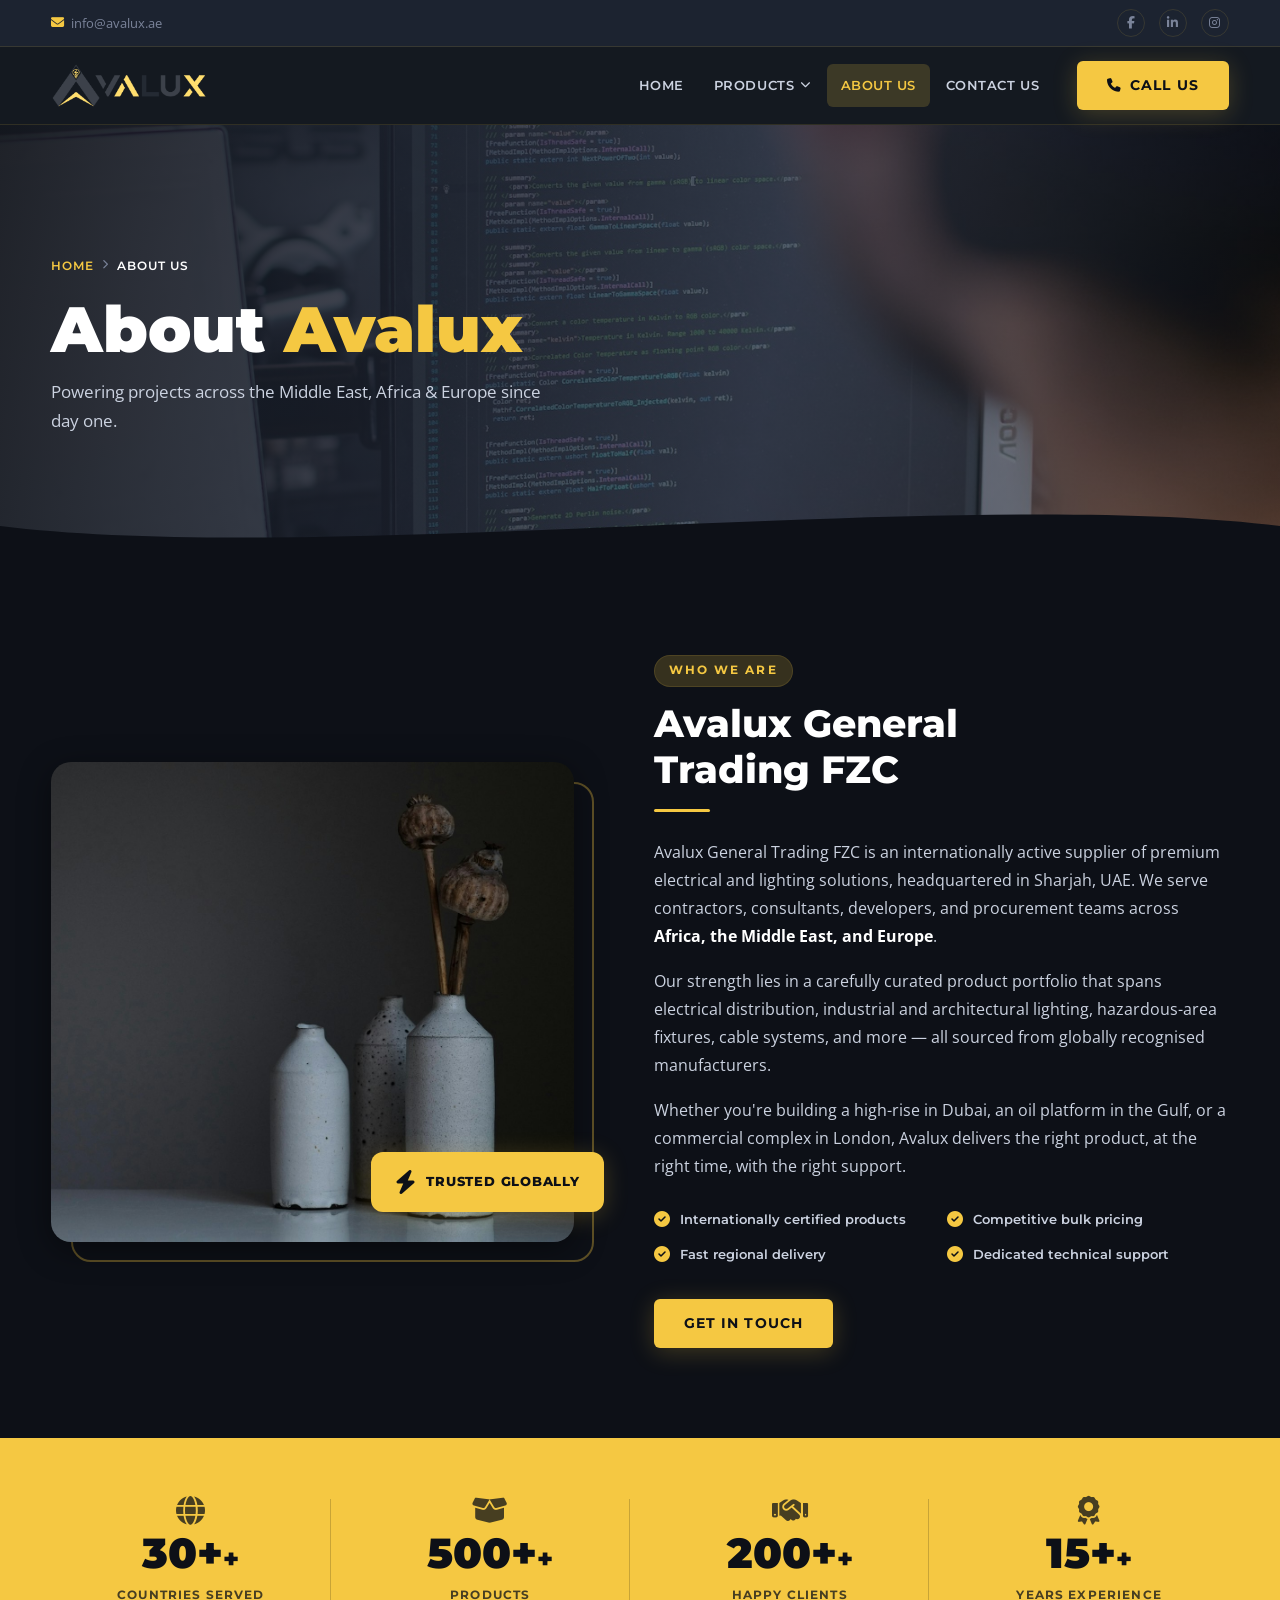
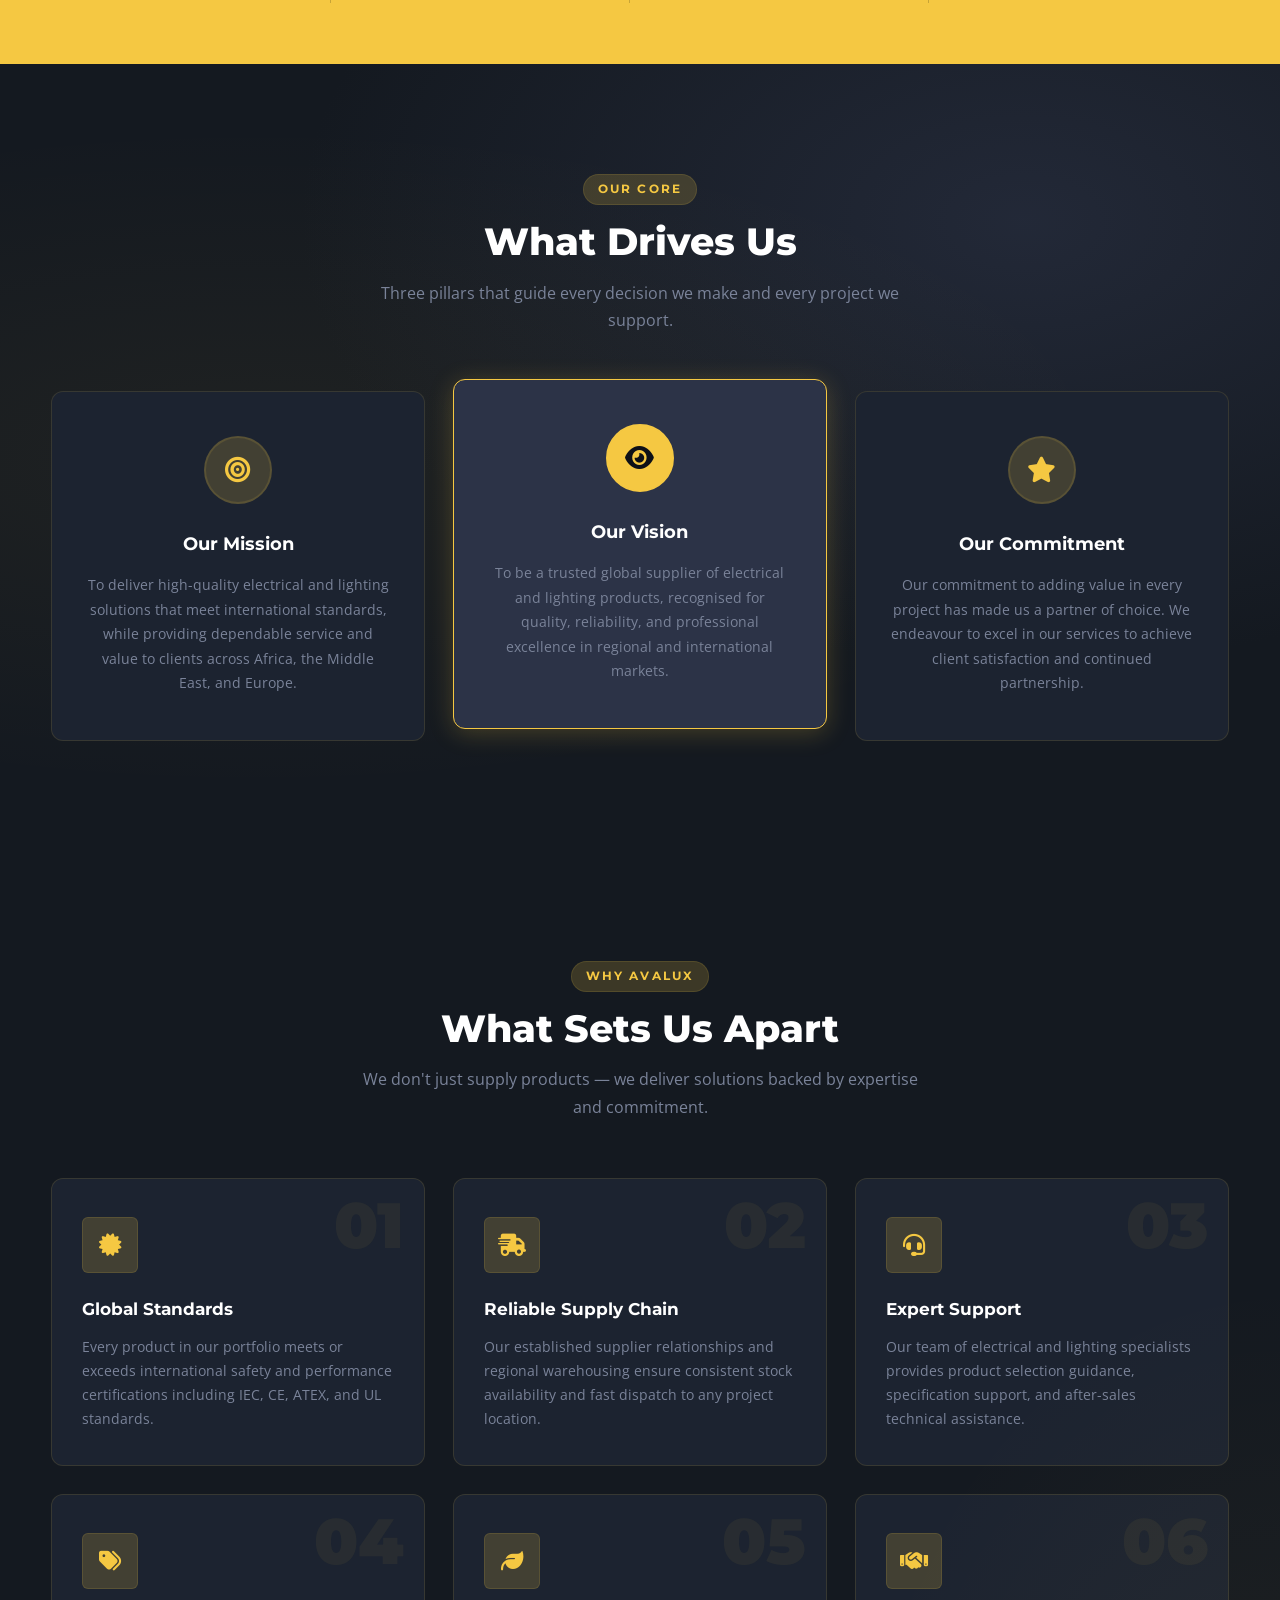
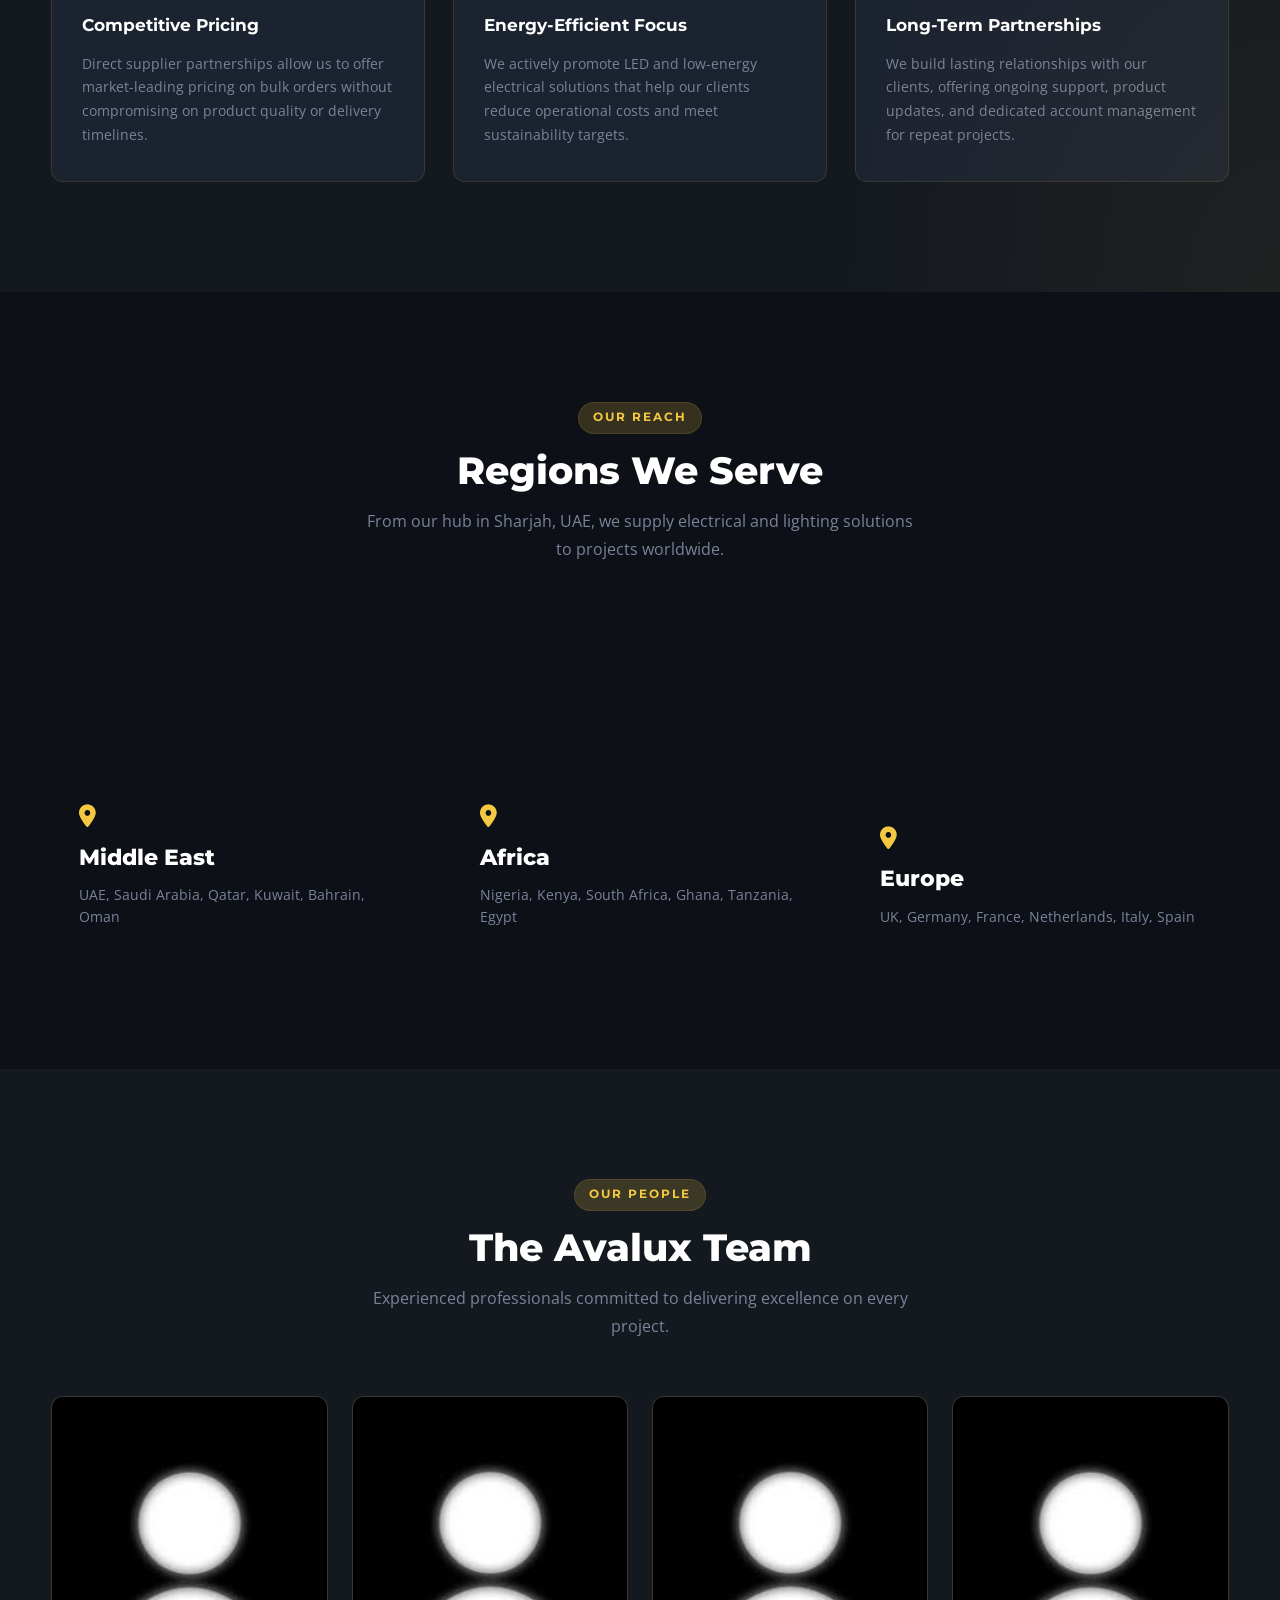
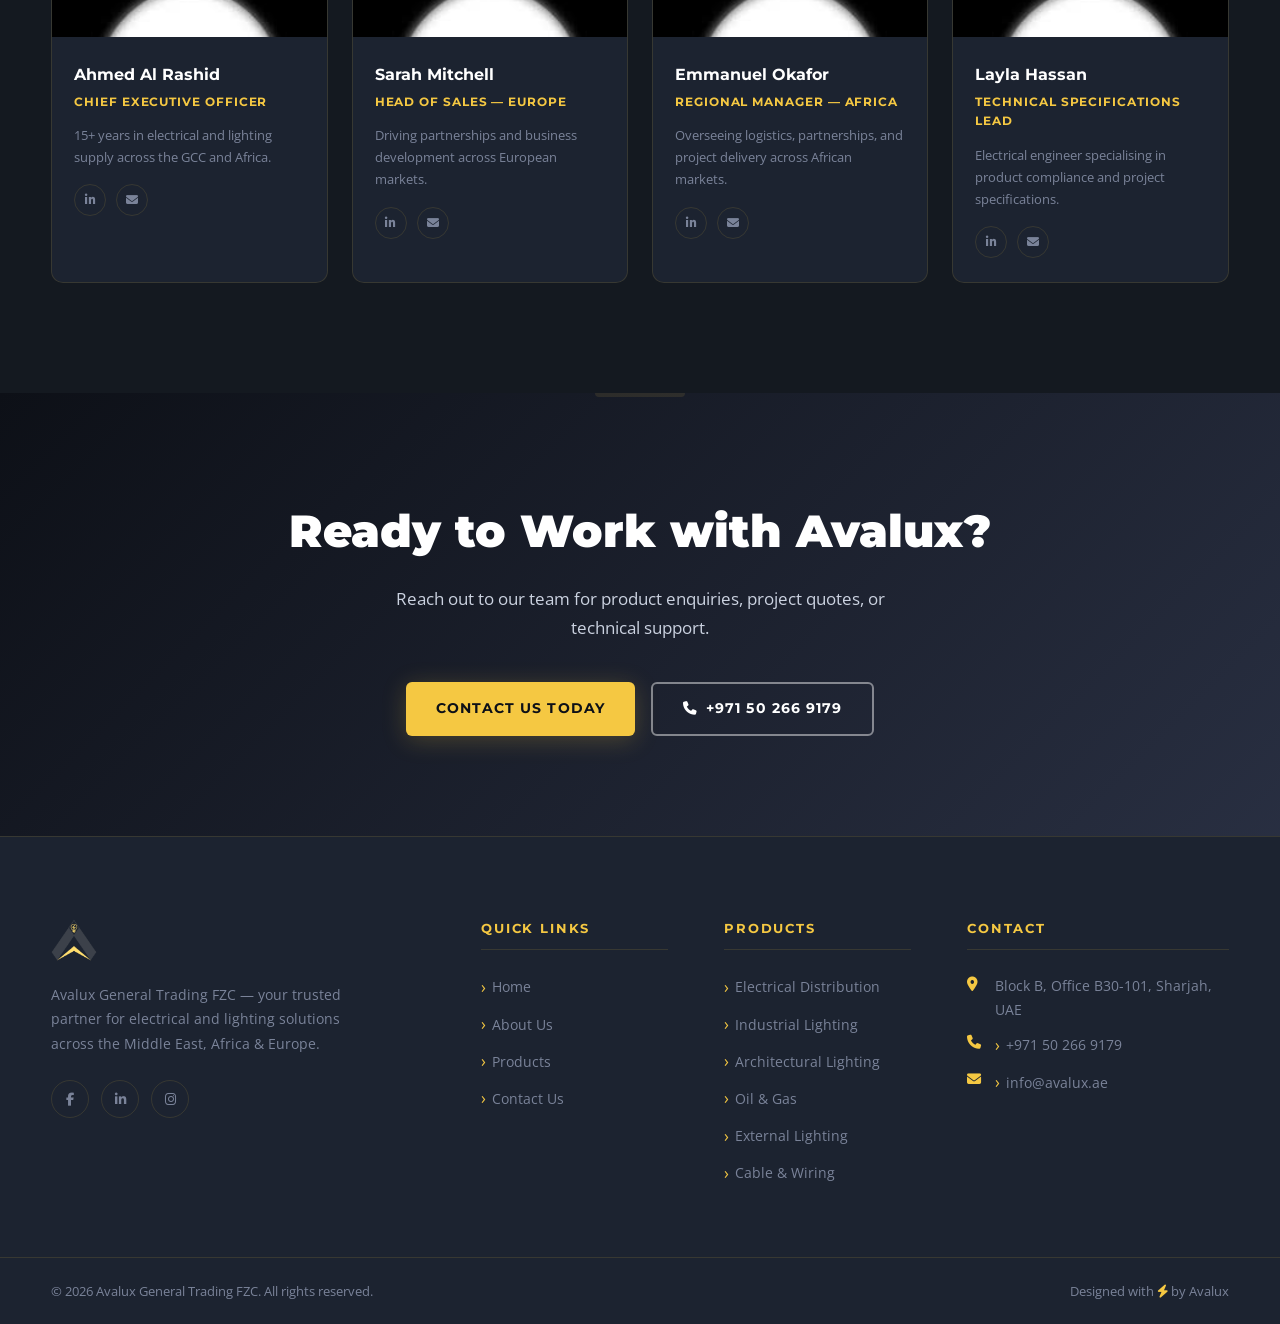
==== commit 54c37c15: "added images" ====
--- a/pages/About Us/about.html
+++ b/pages/About Us/about.html
@@ -30,7 +30,7 @@
   <header class="header" id="header">
     <div class="header__inner container">
       <a href="../Home/home.html" class="header__logo">
-        <img src="logo-02.png" alt="Avalux Logo" />
+        <img src="../../images/logo-02.png" alt="Avalux Logo" />
       </a>
       <button class="nav__toggle" id="navToggle" aria-label="Toggle menu">
         <span></span><span></span><span></span>
@@ -93,7 +93,7 @@
           <li class="nav__item"><a href="./about.html" class="nav__link active">About Us</a></li>
           <li class="nav__item"><a href="../Contact/contact.html" class="nav__link">Contact Us</a></li>
         </ul>
-        <a href="tel:+97156XXXXXXX" class="btn btn--gold nav__cta">
+        <a href="tel:+971502669179" class="btn btn--gold nav__cta">
           <i class="fa fa-phone"></i> Call Us
         </a>
       </nav>
@@ -103,10 +103,10 @@
   <!-- ===== PAGE HERO (BANNER) ===== -->
   <section class="page-hero">
     <div class="page-hero__overlay"></div>
-    <div class="page-hero__bg" style="background-image: url('https://images.unsplash.com/photo-1581094794329-c8112a89af12?w=1600&q=80');"></div>
+    <div class="page-hero__bg" style="background-image: url('../../images/about_background.jpeg');"></div>
     <div class="container page-hero__content">
       <p class="page-hero__breadcrumb">
-        <a href="index.html">Home</a>
+        <a href="../Home/home.html">Home</a>
         <i class="fa fa-chevron-right"></i>
         <span>About Us</span>
       </p>
@@ -126,7 +126,7 @@
     <div class="container who-we-are__inner">
 
       <div class="who-we-are__image">
-        <img src="https://images.unsplash.com/photo-1565193566173-7a0ee3dbe261?w=800&q=80" alt="Avalux team at work" />
+        <img src="../../images/slider image 2.jpeg" alt="Avalux team at work" />
         <div class="who-we-are__image-accent"></div>
         <!-- Floating badge -->
         <div class="who-we-are__badge">
@@ -168,7 +168,7 @@
           </div>
         </div>
 
-        <a href="contact.html" class="btn btn--gold">Get In Touch</a>
+        <a href="../Contact/contact.html" class="btn btn--gold">Get In Touch</a>
       </div>
 
     </div>
@@ -179,22 +179,22 @@
     <div class="container stats-bar__inner">
       <div class="stat">
         <i class="fa fa-globe"></i>
-        <span class="stat__number" data-target="30">0</span><span class="stat__symbol">+</span>
+        <span class="stat__number" data-target="30">30+</span><span class="stat__symbol">+</span>
         <span class="stat__label">Countries Served</span>
       </div>
       <div class="stat">
         <i class="fa fa-box-open"></i>
-        <span class="stat__number" data-target="500">0</span><span class="stat__symbol">+</span>
+        <span class="stat__number" data-target="500">500+</span><span class="stat__symbol">+</span>
         <span class="stat__label">Products</span>
       </div>
       <div class="stat">
         <i class="fa fa-handshake"></i>
-        <span class="stat__number" data-target="200">0</span><span class="stat__symbol">+</span>
+        <span class="stat__number" data-target="200">200+</span><span class="stat__symbol">+</span>
         <span class="stat__label">Happy Clients</span>
       </div>
       <div class="stat">
         <i class="fa fa-award"></i>
-        <span class="stat__number" data-target="15">0</span><span class="stat__symbol">+</span>
+        <span class="stat__number" data-target="15">15+</span><span class="stat__symbol">+</span>
         <span class="stat__label">Years Experience</span>
       </div>
     </div>
@@ -339,7 +339,7 @@
       <div class="team__grid">
 
         <div class="team-card">
-          <div class="team-card__photo" style="background-image: url('https://images.unsplash.com/photo-1560250097-0b93528c311a?w=400&q=80');"></div>
+          <div class="team-card__photo" style="background-image: url('../../images/team_photo.jpeg');"></div>
           <div class="team-card__info">
             <h3>Ahmed Al Rashid</h3>
             <span class="team-card__role">Chief Executive Officer</span>
@@ -352,7 +352,7 @@
         </div>
 
         <div class="team-card">
-          <div class="team-card__photo" style="background-image: url('https://images.unsplash.com/photo-1573497019940-1c28c88b4f3e?w=400&q=80');"></div>
+          <div class="team-card__photo" style="background-image: url('../../images/team_photo.jpeg');"></div>
           <div class="team-card__info">
             <h3>Sarah Mitchell</h3>
             <span class="team-card__role">Head of Sales — Europe</span>
@@ -365,7 +365,7 @@
         </div>
 
         <div class="team-card">
-          <div class="team-card__photo" style="background-image: url('https://images.unsplash.com/photo-1519085360753-af0119f7cbe7?w=400&q=80');"></div>
+          <div class="team-card__photo" style="background-image: url('../../images/team_photo.jpeg');"></div>
           <div class="team-card__info">
             <h3>Emmanuel Okafor</h3>
             <span class="team-card__role">Regional Manager — Africa</span>
@@ -378,7 +378,7 @@
         </div>
 
         <div class="team-card">
-          <div class="team-card__photo" style="background-image: url('https://images.unsplash.com/photo-1580489944761-15a19d654956?w=400&q=80');"></div>
+          <div class="team-card__photo" style="background-image: url('../../images/team_photo.jpeg');"></div>
           <div class="team-card__info">
             <h3>Layla Hassan</h3>
             <span class="team-card__role">Technical Specifications Lead</span>
@@ -401,9 +401,9 @@
       <h2>Ready to Work with Avalux?</h2>
       <p>Reach out to our team for product enquiries, project quotes, or technical support.</p>
       <div class="cta-banner__actions">
-        <a href="contact.html" class="btn btn--gold">Contact Us Today</a>
-        <a href="tel:+97156XXXXXXX" class="btn btn--outline-light">
-          <i class="fa fa-phone"></i> +971 56 XXX XXXX
+        <a href="../Contact/contact.html" class="btn btn--gold">Contact Us Today</a>
+        <a href="tel:+971502669179" class="btn btn--outline-light">
+          <i class="fa fa-phone"></i> +971 50 266 9179
         </a>
       </div>
     </div>
@@ -413,7 +413,7 @@
   <footer class="footer">
     <div class="footer__top container">
       <div class="footer__col footer__col--brand">
-        <a href="index.html"><img src="logo-02.png" alt="Avalux" class="footer__logo" /></a>
+        <a href="index.html"><img src="../../images/logo-03.png" alt="Avalux" class="footer__logo" /></a>
         <p>Avalux General Trading FZC — your trusted partner for electrical and lighting solutions across the Middle East, Africa &amp; Europe.</p>
         <div class="footer__socials">
           <a href="#" aria-label="Facebook"><i class="fab fa-facebook-f"></i></a>
@@ -424,28 +424,28 @@
       <div class="footer__col">
         <h4>Quick Links</h4>
         <ul>
-          <li><a href="index.html">Home</a></li>
-          <li><a href="about.html">About Us</a></li>
-          <li><a href="#">Products</a></li>
-          <li><a href="contact.html">Contact Us</a></li>
+          <li><a href="../Home/home.html">Home</a></li>
+          <li><a href="./about.html">About Us</a></li>
+          <li><a href="../products/products.html">Products</a></li>
+          <li><a href="../Contact/contact.html">Contact Us</a></li>
         </ul>
       </div>
       <div class="footer__col">
         <h4>Products</h4>
         <ul>
-          <li><a href="#">Electrical Distribution</a></li>
-          <li><a href="#">Industrial Lighting</a></li>
-          <li><a href="#">Architectural Lighting</a></li>
-          <li><a href="#">Oil &amp; Gas</a></li>
-          <li><a href="#">External Lighting</a></li>
-          <li><a href="#">Cable &amp; Wiring</a></li>
+          <li><a href="../products/products.html">Electrical Distribution</a></li>
+          <li><a href="../products/products.html">Industrial Lighting</a></li>
+          <li><a href="../products/products.html">Architectural Lighting</a></li>
+          <li><a href="../products/products.html">Oil &amp; Gas</a></li>
+          <li><a href="../products/products.html">External Lighting</a></li>
+          <li><a href="../products/products.html">Cable &amp; Wiring</a></li>
         </ul>
       </div>
       <div class="footer__col">
         <h4>Contact</h4>
         <ul class="footer__contact">
           <li><i class="fa fa-map-marker-alt"></i> Block B, Office B30-101, Sharjah, UAE</li>
-          <li><i class="fa fa-phone"></i><a href="tel:+97156XXXXXXX">+971 56 XXX XXXX</a></li>
+          <li><i class="fa fa-phone"></i><a href="tel:+971502669179">+971 50 266 9179</a></li>
           <li><i class="fa fa-envelope"></i><a href="mailto:info@avalux.ae">info@avalux.ae</a></li>
         </ul>
       </div>
